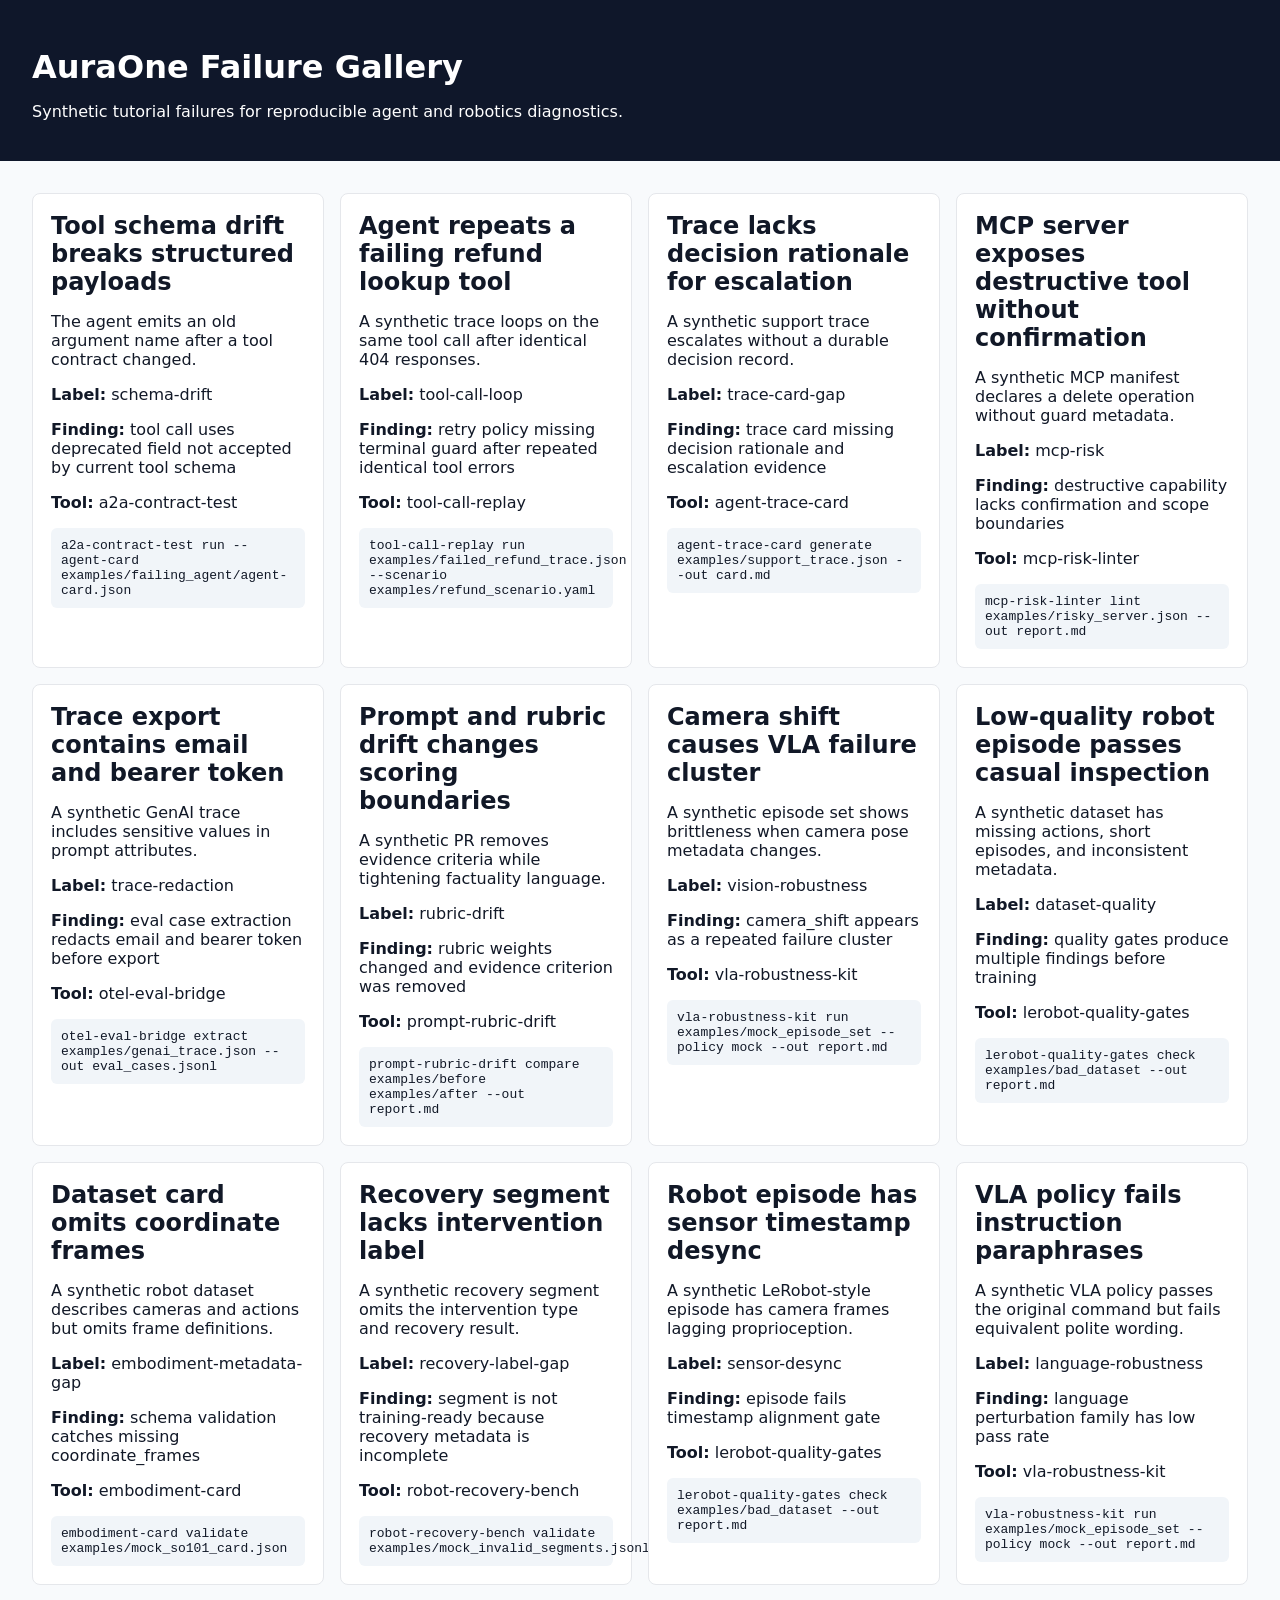
==== site/index.html @ 8050aec0 "chore: initial open source release" ====
<!doctype html>
<html lang="en">
<head>
  <meta charset="utf-8">
  <meta name="viewport" content="width=device-width, initial-scale=1">
  <title>AuraOne Failure Gallery</title>
  <style>
    body { font-family: Inter, system-ui, sans-serif; margin: 0; color: #111827; background: #f8fafc; }
    header { padding: 48px 32px 24px; background: #0f172a; color: white; }
    main { display: grid; gap: 16px; grid-template-columns: repeat(auto-fit, minmax(280px, 1fr)); padding: 32px; }
    article { background: white; border: 1px solid #e5e7eb; border-radius: 8px; padding: 18px; }
    h1, h2 { margin: 0 0 12px; }
    code { display: block; white-space: normal; background: #f1f5f9; padding: 10px; border-radius: 6px; }
  </style>
</head>
<body>
  <header>
    <h1>AuraOne Failure Gallery</h1>
    <p>Synthetic tutorial failures for reproducible agent and robotics diagnostics.</p>
  </header>
  <main>
<article><h2>Tool schema drift breaks structured payloads</h2><p>The agent emits an old argument name after a tool contract changed.</p><p><strong>Label:</strong> schema-drift</p><p><strong>Finding:</strong> tool call uses deprecated field not accepted by current tool schema</p><p><strong>Tool:</strong> a2a-contract-test</p><code>a2a-contract-test run --agent-card examples/failing_agent/agent-card.json</code></article>
<article><h2>Agent repeats a failing refund lookup tool</h2><p>A synthetic trace loops on the same tool call after identical 404 responses.</p><p><strong>Label:</strong> tool-call-loop</p><p><strong>Finding:</strong> retry policy missing terminal guard after repeated identical tool errors</p><p><strong>Tool:</strong> tool-call-replay</p><code>tool-call-replay run examples/failed_refund_trace.json --scenario examples/refund_scenario.yaml</code></article>
<article><h2>Trace lacks decision rationale for escalation</h2><p>A synthetic support trace escalates without a durable decision record.</p><p><strong>Label:</strong> trace-card-gap</p><p><strong>Finding:</strong> trace card missing decision rationale and escalation evidence</p><p><strong>Tool:</strong> agent-trace-card</p><code>agent-trace-card generate examples/support_trace.json --out card.md</code></article>
<article><h2>MCP server exposes destructive tool without confirmation</h2><p>A synthetic MCP manifest declares a delete operation without guard metadata.</p><p><strong>Label:</strong> mcp-risk</p><p><strong>Finding:</strong> destructive capability lacks confirmation and scope boundaries</p><p><strong>Tool:</strong> mcp-risk-linter</p><code>mcp-risk-linter lint examples/risky_server.json --out report.md</code></article>
<article><h2>Trace export contains email and bearer token</h2><p>A synthetic GenAI trace includes sensitive values in prompt attributes.</p><p><strong>Label:</strong> trace-redaction</p><p><strong>Finding:</strong> eval case extraction redacts email and bearer token before export</p><p><strong>Tool:</strong> otel-eval-bridge</p><code>otel-eval-bridge extract examples/genai_trace.json --out eval_cases.jsonl</code></article>
<article><h2>Prompt and rubric drift changes scoring boundaries</h2><p>A synthetic PR removes evidence criteria while tightening factuality language.</p><p><strong>Label:</strong> rubric-drift</p><p><strong>Finding:</strong> rubric weights changed and evidence criterion was removed</p><p><strong>Tool:</strong> prompt-rubric-drift</p><code>prompt-rubric-drift compare examples/before examples/after --out report.md</code></article>
<article><h2>Camera shift causes VLA failure cluster</h2><p>A synthetic episode set shows brittleness when camera pose metadata changes.</p><p><strong>Label:</strong> vision-robustness</p><p><strong>Finding:</strong> camera_shift appears as a repeated failure cluster</p><p><strong>Tool:</strong> vla-robustness-kit</p><code>vla-robustness-kit run examples/mock_episode_set --policy mock --out report.md</code></article>
<article><h2>Low-quality robot episode passes casual inspection</h2><p>A synthetic dataset has missing actions, short episodes, and inconsistent metadata.</p><p><strong>Label:</strong> dataset-quality</p><p><strong>Finding:</strong> quality gates produce multiple findings before training</p><p><strong>Tool:</strong> lerobot-quality-gates</p><code>lerobot-quality-gates check examples/bad_dataset --out report.md</code></article>
<article><h2>Dataset card omits coordinate frames</h2><p>A synthetic robot dataset describes cameras and actions but omits frame definitions.</p><p><strong>Label:</strong> embodiment-metadata-gap</p><p><strong>Finding:</strong> schema validation catches missing coordinate_frames</p><p><strong>Tool:</strong> embodiment-card</p><code>embodiment-card validate examples/mock_so101_card.json</code></article>
<article><h2>Recovery segment lacks intervention label</h2><p>A synthetic recovery segment omits the intervention type and recovery result.</p><p><strong>Label:</strong> recovery-label-gap</p><p><strong>Finding:</strong> segment is not training-ready because recovery metadata is incomplete</p><p><strong>Tool:</strong> robot-recovery-bench</p><code>robot-recovery-bench validate examples/mock_invalid_segments.jsonl</code></article>
<article><h2>Robot episode has sensor timestamp desync</h2><p>A synthetic LeRobot-style episode has camera frames lagging proprioception.</p><p><strong>Label:</strong> sensor-desync</p><p><strong>Finding:</strong> episode fails timestamp alignment gate</p><p><strong>Tool:</strong> lerobot-quality-gates</p><code>lerobot-quality-gates check examples/bad_dataset --out report.md</code></article>
<article><h2>VLA policy fails instruction paraphrases</h2><p>A synthetic VLA policy passes the original command but fails equivalent polite wording.</p><p><strong>Label:</strong> language-robustness</p><p><strong>Finding:</strong> language perturbation family has low pass rate</p><p><strong>Tool:</strong> vla-robustness-kit</p><code>vla-robustness-kit run examples/mock_episode_set --policy mock --out report.md</code></article>
  </main>
</body>
</html>
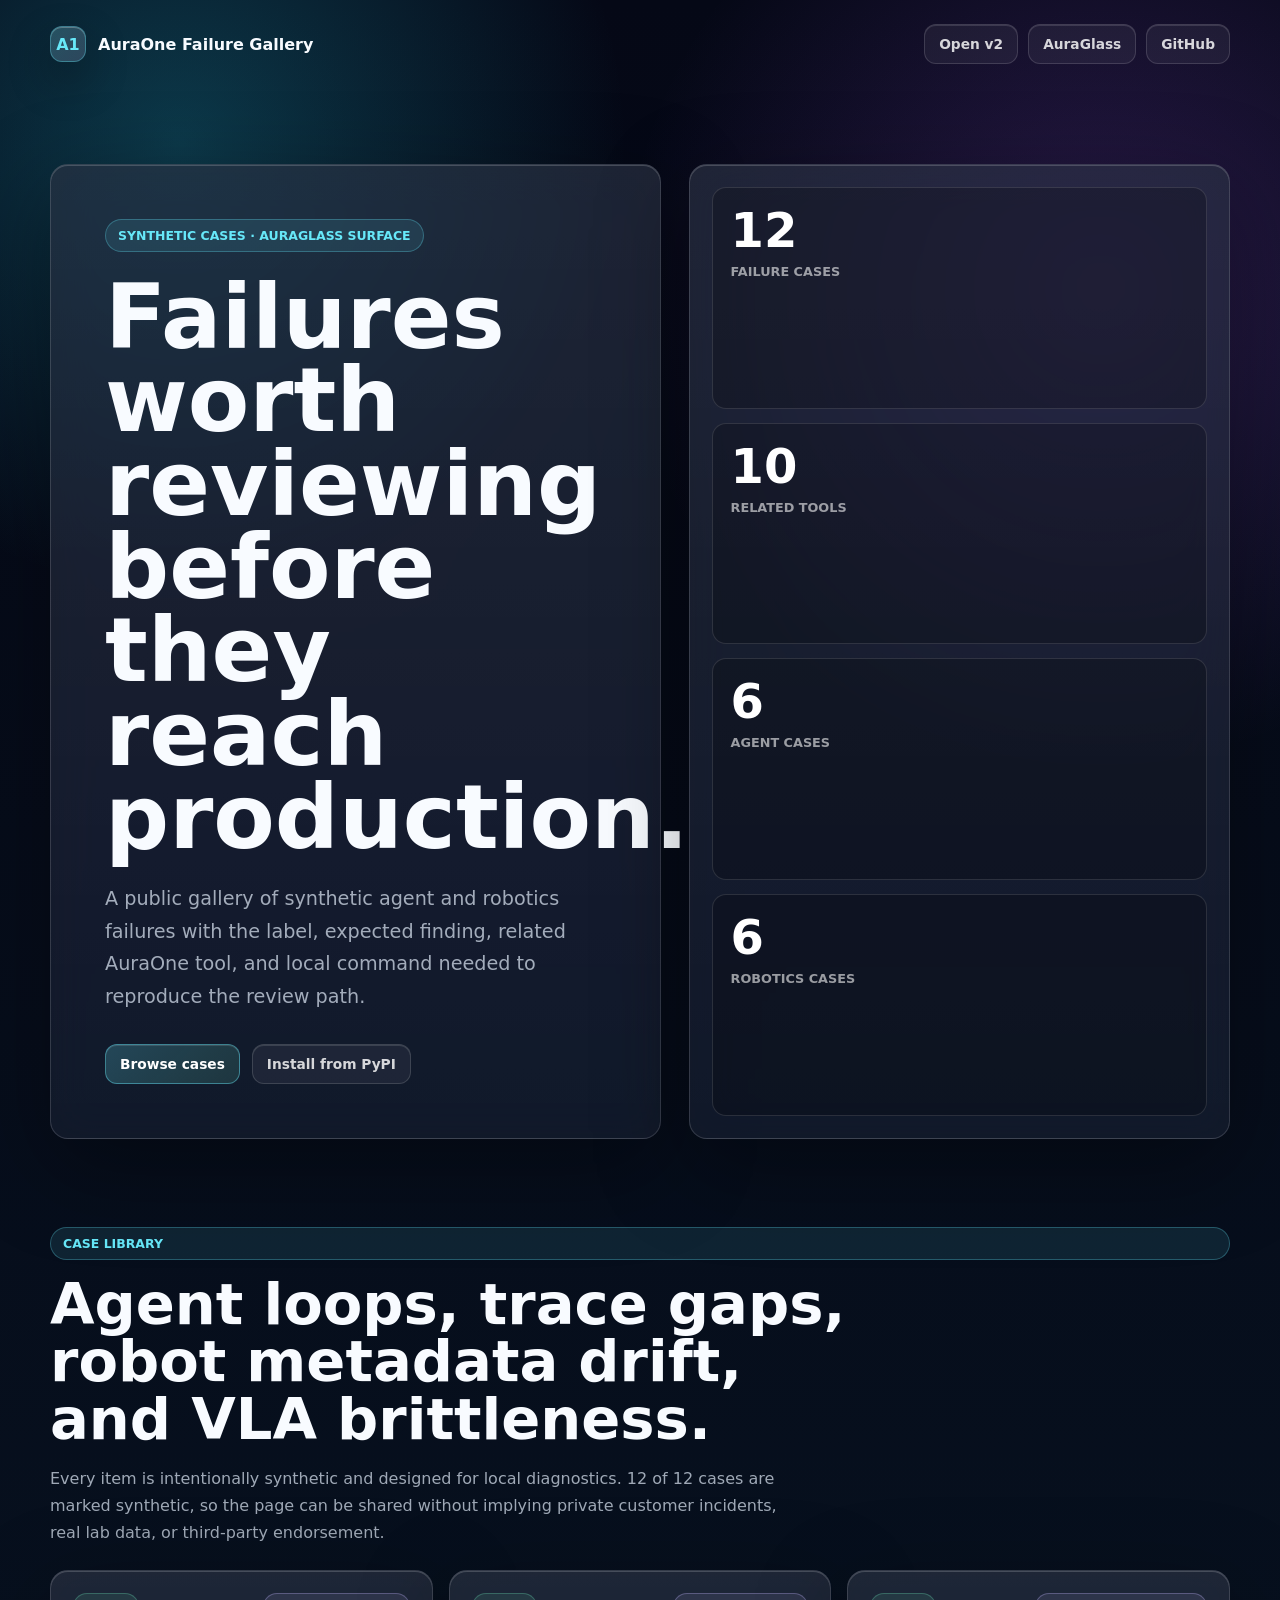
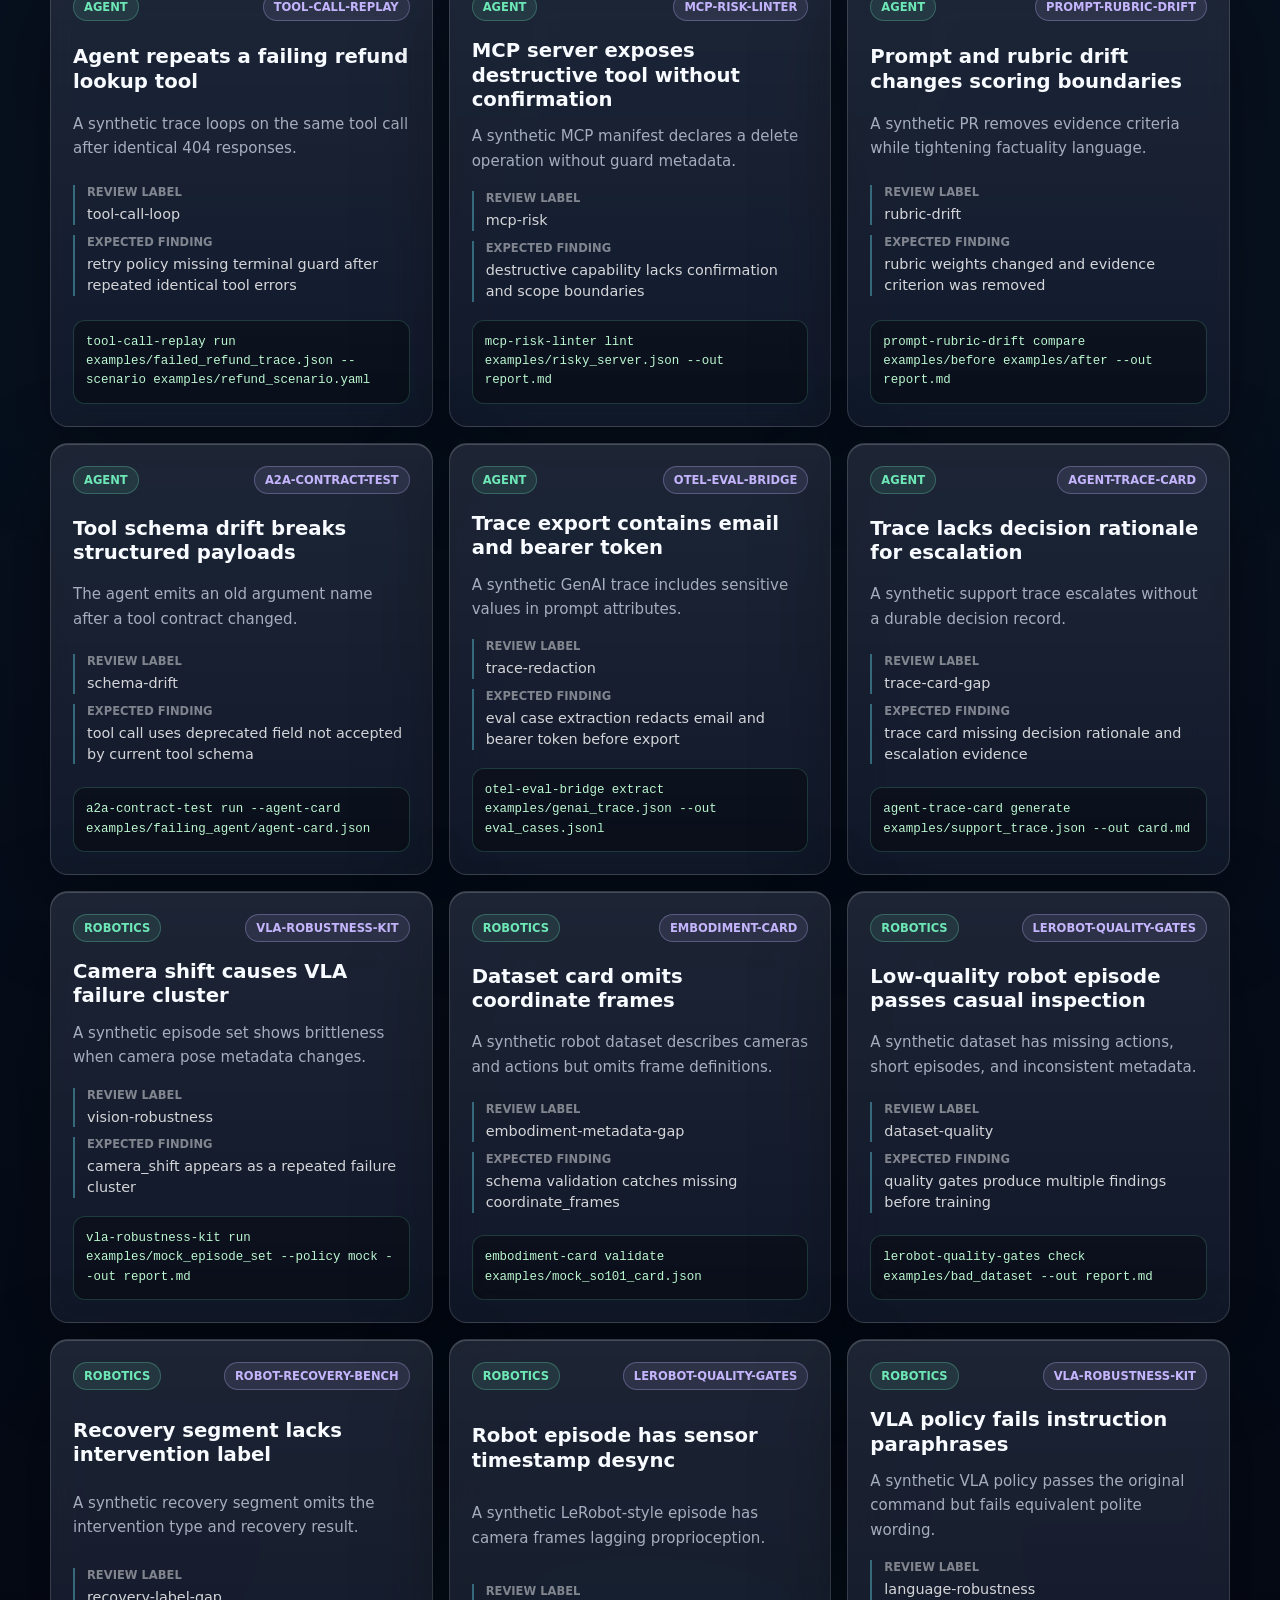
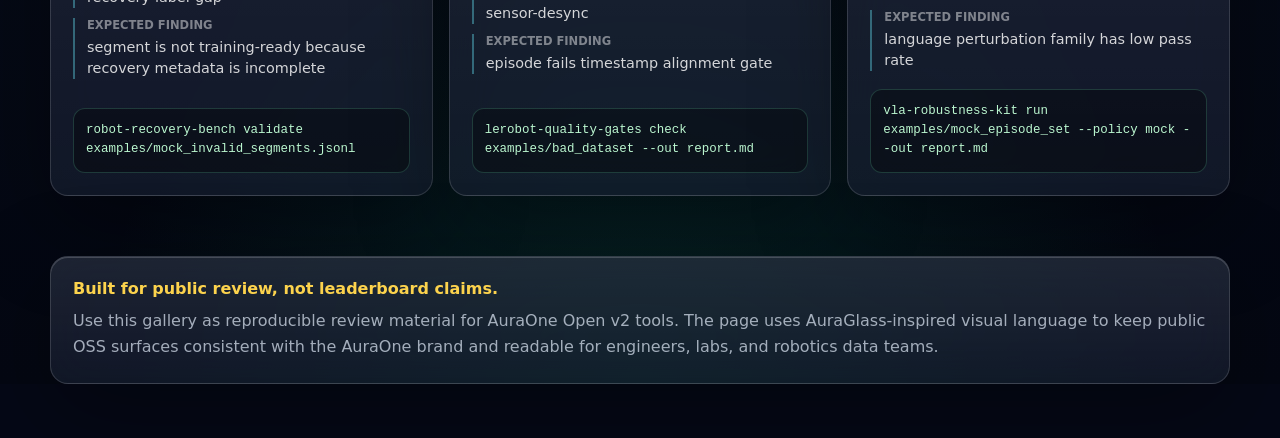
==== commit 442a5114: "feat: polish failure gallery pages" ====
--- a/site/index.html
+++ b/site/index.html
@@ -3,34 +3,481 @@
 <head>
   <meta charset="utf-8">
   <meta name="viewport" content="width=device-width, initial-scale=1">
+  <meta name="description" content="AuraOne Failure Gallery publishes synthetic agent and robotics failures with reproducible local commands.">
   <title>AuraOne Failure Gallery</title>
   <style>
-    body { font-family: Inter, system-ui, sans-serif; margin: 0; color: #111827; background: #f8fafc; }
-    header { padding: 48px 32px 24px; background: #0f172a; color: white; }
-    main { display: grid; gap: 16px; grid-template-columns: repeat(auto-fit, minmax(280px, 1fr)); padding: 32px; }
-    article { background: white; border: 1px solid #e5e7eb; border-radius: 8px; padding: 18px; }
-    h1, h2 { margin: 0 0 12px; }
-    code { display: block; white-space: normal; background: #f1f5f9; padding: 10px; border-radius: 6px; }
+    :root {
+      color-scheme: dark;
+      --bg: #050816;
+      --ink: #f8fbff;
+      --muted: rgba(232, 241, 255, 0.68);
+      --line: rgba(255, 255, 255, 0.14);
+      --panel: rgba(11, 18, 36, 0.68);
+      --panel-strong: rgba(7, 12, 26, 0.82);
+      --cyan: #67e8f9;
+      --mint: #6ee7b7;
+      --violet: #c4b5fd;
+      --amber: #fcd34d;
+      --radius: 18px;
+    }
+
+    * {
+      box-sizing: border-box;
+    }
+
+    html {
+      min-height: 100%;
+      background: var(--bg);
+    }
+
+    body {
+      min-height: 100%;
+      margin: 0;
+      color: var(--ink);
+      background:
+        radial-gradient(circle at 14% 4%, rgba(34, 211, 238, 0.24), transparent 28rem),
+        radial-gradient(circle at 86% 8%, rgba(168, 85, 247, 0.22), transparent 30rem),
+        radial-gradient(circle at 50% 100%, rgba(16, 185, 129, 0.16), transparent 34rem),
+        linear-gradient(180deg, #050816 0%, #07111f 52%, #040712 100%);
+      font-family: Inter, ui-sans-serif, system-ui, -apple-system, BlinkMacSystemFont, "Segoe UI", sans-serif;
+      letter-spacing: 0;
+    }
+
+    body::before {
+      position: fixed;
+      inset: 0;
+      z-index: -1;
+      pointer-events: none;
+      content: "";
+      opacity: 0.34;
+      background-image:
+        linear-gradient(rgba(255, 255, 255, 0.04) 1px, transparent 1px),
+        linear-gradient(90deg, rgba(255, 255, 255, 0.04) 1px, transparent 1px);
+      background-size: 56px 56px;
+      mask-image: linear-gradient(180deg, black, transparent 78%);
+    }
+
+    a {
+      color: inherit;
+      text-decoration: none;
+    }
+
+    .shell {
+      width: min(1180px, calc(100% - 32px));
+      margin: 0 auto;
+    }
+
+    .nav {
+      display: flex;
+      align-items: center;
+      justify-content: space-between;
+      gap: 20px;
+      padding: 24px 0;
+    }
+
+    .brand {
+      display: inline-flex;
+      align-items: center;
+      gap: 12px;
+      font-weight: 760;
+    }
+
+    .brand-mark {
+      display: inline-grid;
+      width: 36px;
+      height: 36px;
+      place-items: center;
+      border: 1px solid rgba(103, 232, 249, 0.32);
+      border-radius: 12px;
+      background:
+        linear-gradient(135deg, rgba(103, 232, 249, 0.18), rgba(196, 181, 253, 0.12)),
+        rgba(255, 255, 255, 0.06);
+      box-shadow: inset 0 1px 0 rgba(255, 255, 255, 0.25), 0 18px 44px rgba(0, 0, 0, 0.32);
+      color: var(--cyan);
+    }
+
+    .nav-links {
+      display: flex;
+      flex-wrap: wrap;
+      justify-content: flex-end;
+      gap: 10px;
+    }
+
+    .nav-links a,
+    .button {
+      display: inline-flex;
+      align-items: center;
+      justify-content: center;
+      min-height: 40px;
+      border: 1px solid var(--line);
+      border-radius: 12px;
+      padding: 0 14px;
+      background: rgba(255, 255, 255, 0.055);
+      color: rgba(255, 255, 255, 0.82);
+      font-size: 0.86rem;
+      font-weight: 660;
+      box-shadow: inset 0 1px 0 rgba(255, 255, 255, 0.13);
+    }
+
+    .nav-links a:hover,
+    .button:hover {
+      border-color: rgba(103, 232, 249, 0.45);
+      background: rgba(103, 232, 249, 0.11);
+      color: white;
+    }
+
+    .hero {
+      padding: 76px 0 52px;
+    }
+
+    .hero-grid {
+      display: grid;
+      grid-template-columns: minmax(0, 1.06fr) minmax(280px, 0.94fr);
+      gap: 28px;
+      align-items: stretch;
+    }
+
+    .hero-copy,
+    .glass-panel,
+    .case-card {
+      border: 1px solid var(--line);
+      border-radius: var(--radius);
+      background:
+        linear-gradient(180deg, rgba(255, 255, 255, 0.09), rgba(255, 255, 255, 0.035)),
+        var(--panel);
+      box-shadow:
+        inset 0 1px 0 rgba(255, 255, 255, 0.18),
+        0 28px 92px rgba(0, 0, 0, 0.34);
+      backdrop-filter: blur(22px) saturate(150%);
+    }
+
+    .hero-copy {
+      padding: clamp(28px, 5vw, 54px);
+    }
+
+    .eyebrow {
+      display: inline-flex;
+      align-items: center;
+      gap: 8px;
+      border: 1px solid rgba(103, 232, 249, 0.28);
+      border-radius: 999px;
+      padding: 8px 12px;
+      background: rgba(103, 232, 249, 0.10);
+      color: var(--cyan);
+      font-size: 0.78rem;
+      font-weight: 800;
+      text-transform: uppercase;
+    }
+
+    h1,
+    h2,
+    p {
+      margin: 0;
+    }
+
+    h1 {
+      max-width: 850px;
+      margin-top: 24px;
+      font-size: clamp(3rem, 7vw, 6.5rem);
+      line-height: 0.93;
+      letter-spacing: 0;
+    }
+
+    .lead {
+      max-width: 690px;
+      margin-top: 24px;
+      color: var(--muted);
+      font-size: clamp(1rem, 2vw, 1.2rem);
+      line-height: 1.7;
+    }
+
+    .hero-actions {
+      display: flex;
+      flex-wrap: wrap;
+      gap: 12px;
+      margin-top: 30px;
+    }
+
+    .button.primary {
+      border-color: rgba(103, 232, 249, 0.42);
+      background: linear-gradient(135deg, rgba(103, 232, 249, 0.22), rgba(110, 231, 183, 0.14));
+      color: white;
+    }
+
+    .stats-panel {
+      display: grid;
+      gap: 14px;
+      padding: 22px;
+    }
+
+    .metric {
+      min-height: 104px;
+      border: 1px solid rgba(255, 255, 255, 0.12);
+      border-radius: 14px;
+      padding: 18px;
+      background: rgba(0, 0, 0, 0.22);
+    }
+
+    .metric-value {
+      display: block;
+      color: white;
+      font-size: clamp(2rem, 4vw, 3rem);
+      font-weight: 780;
+      line-height: 1;
+    }
+
+    .metric-label {
+      display: block;
+      margin-top: 10px;
+      color: rgba(255, 255, 255, 0.58);
+      font-size: 0.8rem;
+      font-weight: 720;
+      text-transform: uppercase;
+    }
+
+    .section-head {
+      display: grid;
+      gap: 16px;
+      margin: 36px 0 24px;
+    }
+
+    .section-head h2 {
+      max-width: 820px;
+      font-size: clamp(2rem, 4.5vw, 3.8rem);
+      line-height: 1;
+      letter-spacing: 0;
+    }
+
+    .section-head p {
+      max-width: 760px;
+      color: var(--muted);
+      line-height: 1.7;
+    }
+
+    .case-grid {
+      display: grid;
+      grid-template-columns: repeat(3, minmax(0, 1fr));
+      gap: 16px;
+      padding-bottom: 60px;
+    }
+
+    .case-card {
+      display: flex;
+      min-height: 390px;
+      flex-direction: column;
+      justify-content: space-between;
+      padding: 22px;
+    }
+
+    .case-topline {
+      display: flex;
+      flex-wrap: wrap;
+      align-items: center;
+      justify-content: space-between;
+      gap: 10px;
+      margin-bottom: 18px;
+    }
+
+    .case-domain,
+    .case-tool {
+      display: inline-flex;
+      align-items: center;
+      min-height: 28px;
+      border-radius: 999px;
+      padding: 0 10px;
+      font-size: 0.72rem;
+      font-weight: 800;
+      text-transform: uppercase;
+    }
+
+    .case-domain {
+      border: 1px solid rgba(110, 231, 183, 0.28);
+      background: rgba(110, 231, 183, 0.10);
+      color: var(--mint);
+    }
+
+    .case-tool {
+      border: 1px solid rgba(196, 181, 253, 0.30);
+      background: rgba(196, 181, 253, 0.10);
+      color: var(--violet);
+    }
+
+    .case-card h2 {
+      font-size: 1.23rem;
+      line-height: 1.24;
+      letter-spacing: 0;
+    }
+
+    .case-description {
+      margin-top: 12px;
+      color: var(--muted);
+      font-size: 0.94rem;
+      line-height: 1.62;
+    }
+
+    .case-facts {
+      display: grid;
+      gap: 10px;
+      margin: 18px 0;
+    }
+
+    .case-facts div {
+      border-left: 2px solid rgba(103, 232, 249, 0.38);
+      padding-left: 12px;
+    }
+
+    dt {
+      color: rgba(255, 255, 255, 0.46);
+      font-size: 0.72rem;
+      font-weight: 760;
+      text-transform: uppercase;
+    }
+
+    dd {
+      margin: 5px 0 0;
+      color: rgba(255, 255, 255, 0.82);
+      font-size: 0.9rem;
+      line-height: 1.45;
+    }
+
+    code {
+      display: block;
+      overflow-x: auto;
+      border: 1px solid rgba(110, 231, 183, 0.20);
+      border-radius: 12px;
+      padding: 12px;
+      background: rgba(0, 0, 0, 0.34);
+      color: #bbf7d0;
+      font-family: "SFMono-Regular", Consolas, "Liberation Mono", monospace;
+      font-size: 0.78rem;
+      line-height: 1.55;
+      white-space: pre-wrap;
+    }
+
+    .note {
+      display: grid;
+      gap: 10px;
+      margin: 0 0 54px;
+      padding: 22px;
+    }
+
+    .note strong {
+      color: var(--amber);
+    }
+
+    .note p {
+      color: var(--muted);
+      line-height: 1.65;
+    }
+
+    @media (max-width: 920px) {
+      .hero-grid,
+      .case-grid {
+        grid-template-columns: 1fr;
+      }
+
+      .hero {
+        padding-top: 42px;
+      }
+    }
+
+    @media (max-width: 640px) {
+      .shell {
+        width: min(100% - 24px, 1180px);
+      }
+
+      .nav {
+        align-items: flex-start;
+        flex-direction: column;
+      }
+
+      .nav-links {
+        justify-content: flex-start;
+      }
+
+      .hero-copy,
+      .stats-panel,
+      .case-card,
+      .note {
+        border-radius: 14px;
+      }
+    }
   </style>
 </head>
 <body>
-  <header>
-    <h1>AuraOne Failure Gallery</h1>
-    <p>Synthetic tutorial failures for reproducible agent and robotics diagnostics.</p>
+  <nav class="shell nav" aria-label="Primary">
+    <a class="brand" href="https://www.auraone.ai/open">
+      <span class="brand-mark" aria-hidden="true">A1</span>
+      <span>AuraOne Failure Gallery</span>
+    </a>
+    <div class="nav-links">
+      <a href="https://www.auraone.ai/open/v2">Open v2</a>
+      <a href="https://auraglass.auraone.ai/">AuraGlass</a>
+      <a href="https://github.com/auraoneai/failure-gallery">GitHub</a>
+    </div>
+  </nav>
+
+  <header class="shell hero">
+    <div class="hero-grid">
+      <section class="hero-copy">
+        <span class="eyebrow">Synthetic cases · AuraGlass surface</span>
+        <h1>Failures worth reviewing before they reach production.</h1>
+        <p class="lead">
+          A public gallery of synthetic agent and robotics failures with the label,
+          expected finding, related AuraOne tool, and local command needed to
+          reproduce the review path.
+        </p>
+        <div class="hero-actions">
+          <a class="button primary" href="#cases">Browse cases</a>
+          <a class="button" href="https://pypi.org/project/failure-gallery/">Install from PyPI</a>
+        </div>
+      </section>
+
+      <aside class="glass-panel stats-panel" aria-label="Gallery summary">
+<div class="metric"><span class="metric-value">12</span><span class="metric-label">failure cases</span></div>
+<div class="metric"><span class="metric-value">10</span><span class="metric-label">related tools</span></div>
+<div class="metric"><span class="metric-value">6</span><span class="metric-label">agent cases</span></div>
+<div class="metric"><span class="metric-value">6</span><span class="metric-label">robotics cases</span></div>
+      </aside>
+    </div>
   </header>
-  <main>
-<article><h2>Tool schema drift breaks structured payloads</h2><p>The agent emits an old argument name after a tool contract changed.</p><p><strong>Label:</strong> schema-drift</p><p><strong>Finding:</strong> tool call uses deprecated field not accepted by current tool schema</p><p><strong>Tool:</strong> a2a-contract-test</p><code>a2a-contract-test run --agent-card examples/failing_agent/agent-card.json</code></article>
-<article><h2>Agent repeats a failing refund lookup tool</h2><p>A synthetic trace loops on the same tool call after identical 404 responses.</p><p><strong>Label:</strong> tool-call-loop</p><p><strong>Finding:</strong> retry policy missing terminal guard after repeated identical tool errors</p><p><strong>Tool:</strong> tool-call-replay</p><code>tool-call-replay run examples/failed_refund_trace.json --scenario examples/refund_scenario.yaml</code></article>
-<article><h2>Trace lacks decision rationale for escalation</h2><p>A synthetic support trace escalates without a durable decision record.</p><p><strong>Label:</strong> trace-card-gap</p><p><strong>Finding:</strong> trace card missing decision rationale and escalation evidence</p><p><strong>Tool:</strong> agent-trace-card</p><code>agent-trace-card generate examples/support_trace.json --out card.md</code></article>
-<article><h2>MCP server exposes destructive tool without confirmation</h2><p>A synthetic MCP manifest declares a delete operation without guard metadata.</p><p><strong>Label:</strong> mcp-risk</p><p><strong>Finding:</strong> destructive capability lacks confirmation and scope boundaries</p><p><strong>Tool:</strong> mcp-risk-linter</p><code>mcp-risk-linter lint examples/risky_server.json --out report.md</code></article>
-<article><h2>Trace export contains email and bearer token</h2><p>A synthetic GenAI trace includes sensitive values in prompt attributes.</p><p><strong>Label:</strong> trace-redaction</p><p><strong>Finding:</strong> eval case extraction redacts email and bearer token before export</p><p><strong>Tool:</strong> otel-eval-bridge</p><code>otel-eval-bridge extract examples/genai_trace.json --out eval_cases.jsonl</code></article>
-<article><h2>Prompt and rubric drift changes scoring boundaries</h2><p>A synthetic PR removes evidence criteria while tightening factuality language.</p><p><strong>Label:</strong> rubric-drift</p><p><strong>Finding:</strong> rubric weights changed and evidence criterion was removed</p><p><strong>Tool:</strong> prompt-rubric-drift</p><code>prompt-rubric-drift compare examples/before examples/after --out report.md</code></article>
-<article><h2>Camera shift causes VLA failure cluster</h2><p>A synthetic episode set shows brittleness when camera pose metadata changes.</p><p><strong>Label:</strong> vision-robustness</p><p><strong>Finding:</strong> camera_shift appears as a repeated failure cluster</p><p><strong>Tool:</strong> vla-robustness-kit</p><code>vla-robustness-kit run examples/mock_episode_set --policy mock --out report.md</code></article>
-<article><h2>Low-quality robot episode passes casual inspection</h2><p>A synthetic dataset has missing actions, short episodes, and inconsistent metadata.</p><p><strong>Label:</strong> dataset-quality</p><p><strong>Finding:</strong> quality gates produce multiple findings before training</p><p><strong>Tool:</strong> lerobot-quality-gates</p><code>lerobot-quality-gates check examples/bad_dataset --out report.md</code></article>
-<article><h2>Dataset card omits coordinate frames</h2><p>A synthetic robot dataset describes cameras and actions but omits frame definitions.</p><p><strong>Label:</strong> embodiment-metadata-gap</p><p><strong>Finding:</strong> schema validation catches missing coordinate_frames</p><p><strong>Tool:</strong> embodiment-card</p><code>embodiment-card validate examples/mock_so101_card.json</code></article>
-<article><h2>Recovery segment lacks intervention label</h2><p>A synthetic recovery segment omits the intervention type and recovery result.</p><p><strong>Label:</strong> recovery-label-gap</p><p><strong>Finding:</strong> segment is not training-ready because recovery metadata is incomplete</p><p><strong>Tool:</strong> robot-recovery-bench</p><code>robot-recovery-bench validate examples/mock_invalid_segments.jsonl</code></article>
-<article><h2>Robot episode has sensor timestamp desync</h2><p>A synthetic LeRobot-style episode has camera frames lagging proprioception.</p><p><strong>Label:</strong> sensor-desync</p><p><strong>Finding:</strong> episode fails timestamp alignment gate</p><p><strong>Tool:</strong> lerobot-quality-gates</p><code>lerobot-quality-gates check examples/bad_dataset --out report.md</code></article>
-<article><h2>VLA policy fails instruction paraphrases</h2><p>A synthetic VLA policy passes the original command but fails equivalent polite wording.</p><p><strong>Label:</strong> language-robustness</p><p><strong>Finding:</strong> language perturbation family has low pass rate</p><p><strong>Tool:</strong> vla-robustness-kit</p><code>vla-robustness-kit run examples/mock_episode_set --policy mock --out report.md</code></article>
+
+  <main class="shell">
+    <section class="section-head" id="cases">
+      <span class="eyebrow">Case library</span>
+      <h2>Agent loops, trace gaps, robot metadata drift, and VLA brittleness.</h2>
+      <p>
+        Every item is intentionally synthetic and designed for local diagnostics.
+        12 of 12 cases are marked synthetic, so
+        the page can be shared without implying private customer incidents,
+        real lab data, or third-party endorsement.
+      </p>
+    </section>
+
+    <section class="case-grid" aria-label="Failure cases">
+<article class="case-card"><div class="case-topline"><span class="case-domain">agent</span><span class="case-tool">tool-call-replay</span></div><h2>Agent repeats a failing refund lookup tool</h2><p class="case-description">A synthetic trace loops on the same tool call after identical 404 responses.</p><dl class="case-facts"><div><dt>Review label</dt><dd>tool-call-loop</dd></div><div><dt>Expected finding</dt><dd>retry policy missing terminal guard after repeated identical tool errors</dd></div></dl><code>tool-call-replay run examples/failed_refund_trace.json --scenario examples/refund_scenario.yaml</code></article>
+<article class="case-card"><div class="case-topline"><span class="case-domain">agent</span><span class="case-tool">mcp-risk-linter</span></div><h2>MCP server exposes destructive tool without confirmation</h2><p class="case-description">A synthetic MCP manifest declares a delete operation without guard metadata.</p><dl class="case-facts"><div><dt>Review label</dt><dd>mcp-risk</dd></div><div><dt>Expected finding</dt><dd>destructive capability lacks confirmation and scope boundaries</dd></div></dl><code>mcp-risk-linter lint examples/risky_server.json --out report.md</code></article>
+<article class="case-card"><div class="case-topline"><span class="case-domain">agent</span><span class="case-tool">prompt-rubric-drift</span></div><h2>Prompt and rubric drift changes scoring boundaries</h2><p class="case-description">A synthetic PR removes evidence criteria while tightening factuality language.</p><dl class="case-facts"><div><dt>Review label</dt><dd>rubric-drift</dd></div><div><dt>Expected finding</dt><dd>rubric weights changed and evidence criterion was removed</dd></div></dl><code>prompt-rubric-drift compare examples/before examples/after --out report.md</code></article>
+<article class="case-card"><div class="case-topline"><span class="case-domain">agent</span><span class="case-tool">a2a-contract-test</span></div><h2>Tool schema drift breaks structured payloads</h2><p class="case-description">The agent emits an old argument name after a tool contract changed.</p><dl class="case-facts"><div><dt>Review label</dt><dd>schema-drift</dd></div><div><dt>Expected finding</dt><dd>tool call uses deprecated field not accepted by current tool schema</dd></div></dl><code>a2a-contract-test run --agent-card examples/failing_agent/agent-card.json</code></article>
+<article class="case-card"><div class="case-topline"><span class="case-domain">agent</span><span class="case-tool">otel-eval-bridge</span></div><h2>Trace export contains email and bearer token</h2><p class="case-description">A synthetic GenAI trace includes sensitive values in prompt attributes.</p><dl class="case-facts"><div><dt>Review label</dt><dd>trace-redaction</dd></div><div><dt>Expected finding</dt><dd>eval case extraction redacts email and bearer token before export</dd></div></dl><code>otel-eval-bridge extract examples/genai_trace.json --out eval_cases.jsonl</code></article>
+<article class="case-card"><div class="case-topline"><span class="case-domain">agent</span><span class="case-tool">agent-trace-card</span></div><h2>Trace lacks decision rationale for escalation</h2><p class="case-description">A synthetic support trace escalates without a durable decision record.</p><dl class="case-facts"><div><dt>Review label</dt><dd>trace-card-gap</dd></div><div><dt>Expected finding</dt><dd>trace card missing decision rationale and escalation evidence</dd></div></dl><code>agent-trace-card generate examples/support_trace.json --out card.md</code></article>
+<article class="case-card"><div class="case-topline"><span class="case-domain">robotics</span><span class="case-tool">vla-robustness-kit</span></div><h2>Camera shift causes VLA failure cluster</h2><p class="case-description">A synthetic episode set shows brittleness when camera pose metadata changes.</p><dl class="case-facts"><div><dt>Review label</dt><dd>vision-robustness</dd></div><div><dt>Expected finding</dt><dd>camera_shift appears as a repeated failure cluster</dd></div></dl><code>vla-robustness-kit run examples/mock_episode_set --policy mock --out report.md</code></article>
+<article class="case-card"><div class="case-topline"><span class="case-domain">robotics</span><span class="case-tool">embodiment-card</span></div><h2>Dataset card omits coordinate frames</h2><p class="case-description">A synthetic robot dataset describes cameras and actions but omits frame definitions.</p><dl class="case-facts"><div><dt>Review label</dt><dd>embodiment-metadata-gap</dd></div><div><dt>Expected finding</dt><dd>schema validation catches missing coordinate_frames</dd></div></dl><code>embodiment-card validate examples/mock_so101_card.json</code></article>
+<article class="case-card"><div class="case-topline"><span class="case-domain">robotics</span><span class="case-tool">lerobot-quality-gates</span></div><h2>Low-quality robot episode passes casual inspection</h2><p class="case-description">A synthetic dataset has missing actions, short episodes, and inconsistent metadata.</p><dl class="case-facts"><div><dt>Review label</dt><dd>dataset-quality</dd></div><div><dt>Expected finding</dt><dd>quality gates produce multiple findings before training</dd></div></dl><code>lerobot-quality-gates check examples/bad_dataset --out report.md</code></article>
+<article class="case-card"><div class="case-topline"><span class="case-domain">robotics</span><span class="case-tool">robot-recovery-bench</span></div><h2>Recovery segment lacks intervention label</h2><p class="case-description">A synthetic recovery segment omits the intervention type and recovery result.</p><dl class="case-facts"><div><dt>Review label</dt><dd>recovery-label-gap</dd></div><div><dt>Expected finding</dt><dd>segment is not training-ready because recovery metadata is incomplete</dd></div></dl><code>robot-recovery-bench validate examples/mock_invalid_segments.jsonl</code></article>
+<article class="case-card"><div class="case-topline"><span class="case-domain">robotics</span><span class="case-tool">lerobot-quality-gates</span></div><h2>Robot episode has sensor timestamp desync</h2><p class="case-description">A synthetic LeRobot-style episode has camera frames lagging proprioception.</p><dl class="case-facts"><div><dt>Review label</dt><dd>sensor-desync</dd></div><div><dt>Expected finding</dt><dd>episode fails timestamp alignment gate</dd></div></dl><code>lerobot-quality-gates check examples/bad_dataset --out report.md</code></article>
+<article class="case-card"><div class="case-topline"><span class="case-domain">robotics</span><span class="case-tool">vla-robustness-kit</span></div><h2>VLA policy fails instruction paraphrases</h2><p class="case-description">A synthetic VLA policy passes the original command but fails equivalent polite wording.</p><dl class="case-facts"><div><dt>Review label</dt><dd>language-robustness</dd></div><div><dt>Expected finding</dt><dd>language perturbation family has low pass rate</dd></div></dl><code>vla-robustness-kit run examples/mock_episode_set --policy mock --out report.md</code></article>
+    </section>
+
+    <section class="glass-panel note">
+      <strong>Built for public review, not leaderboard claims.</strong>
+      <p>
+        Use this gallery as reproducible review material for AuraOne Open v2
+        tools. The page uses AuraGlass-inspired visual language to keep public
+        OSS surfaces consistent with the AuraOne brand and readable for
+        engineers, labs, and robotics data teams.
+      </p>
+    </section>
   </main>
 </body>
 </html>
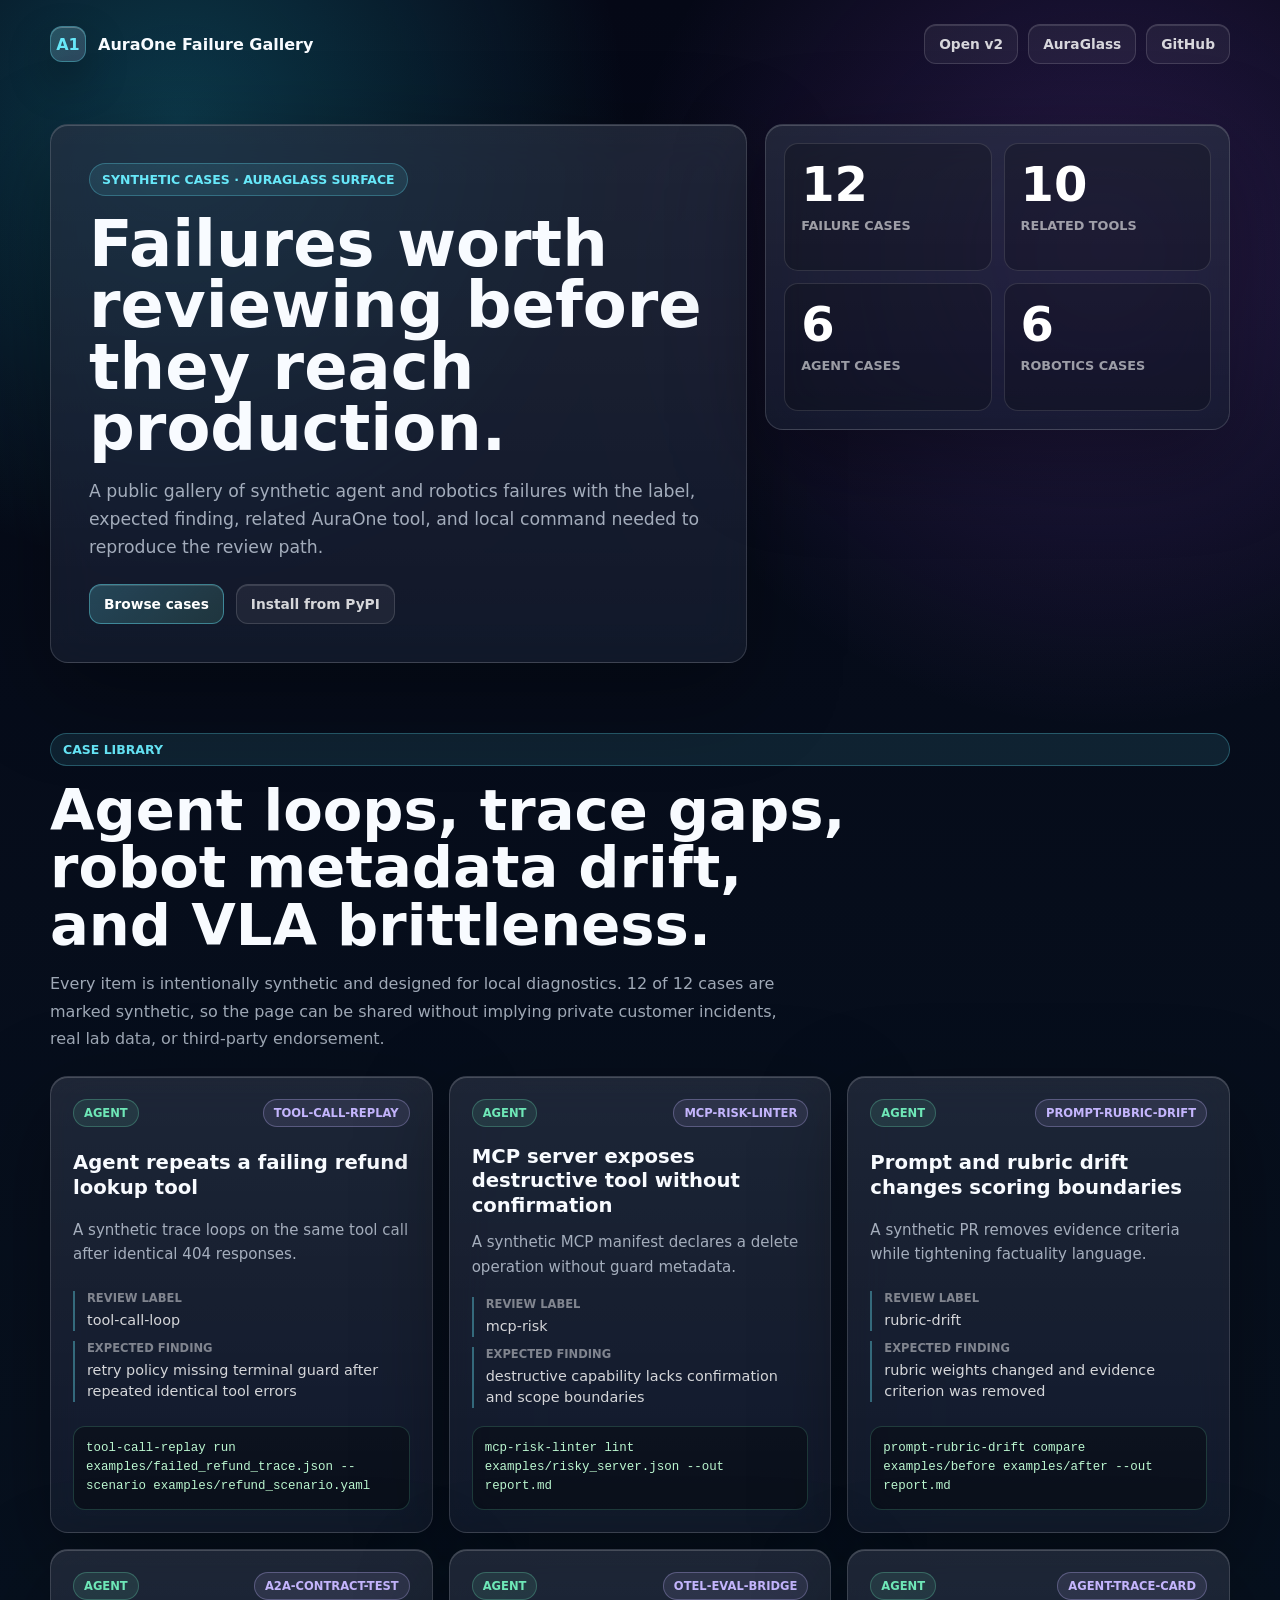
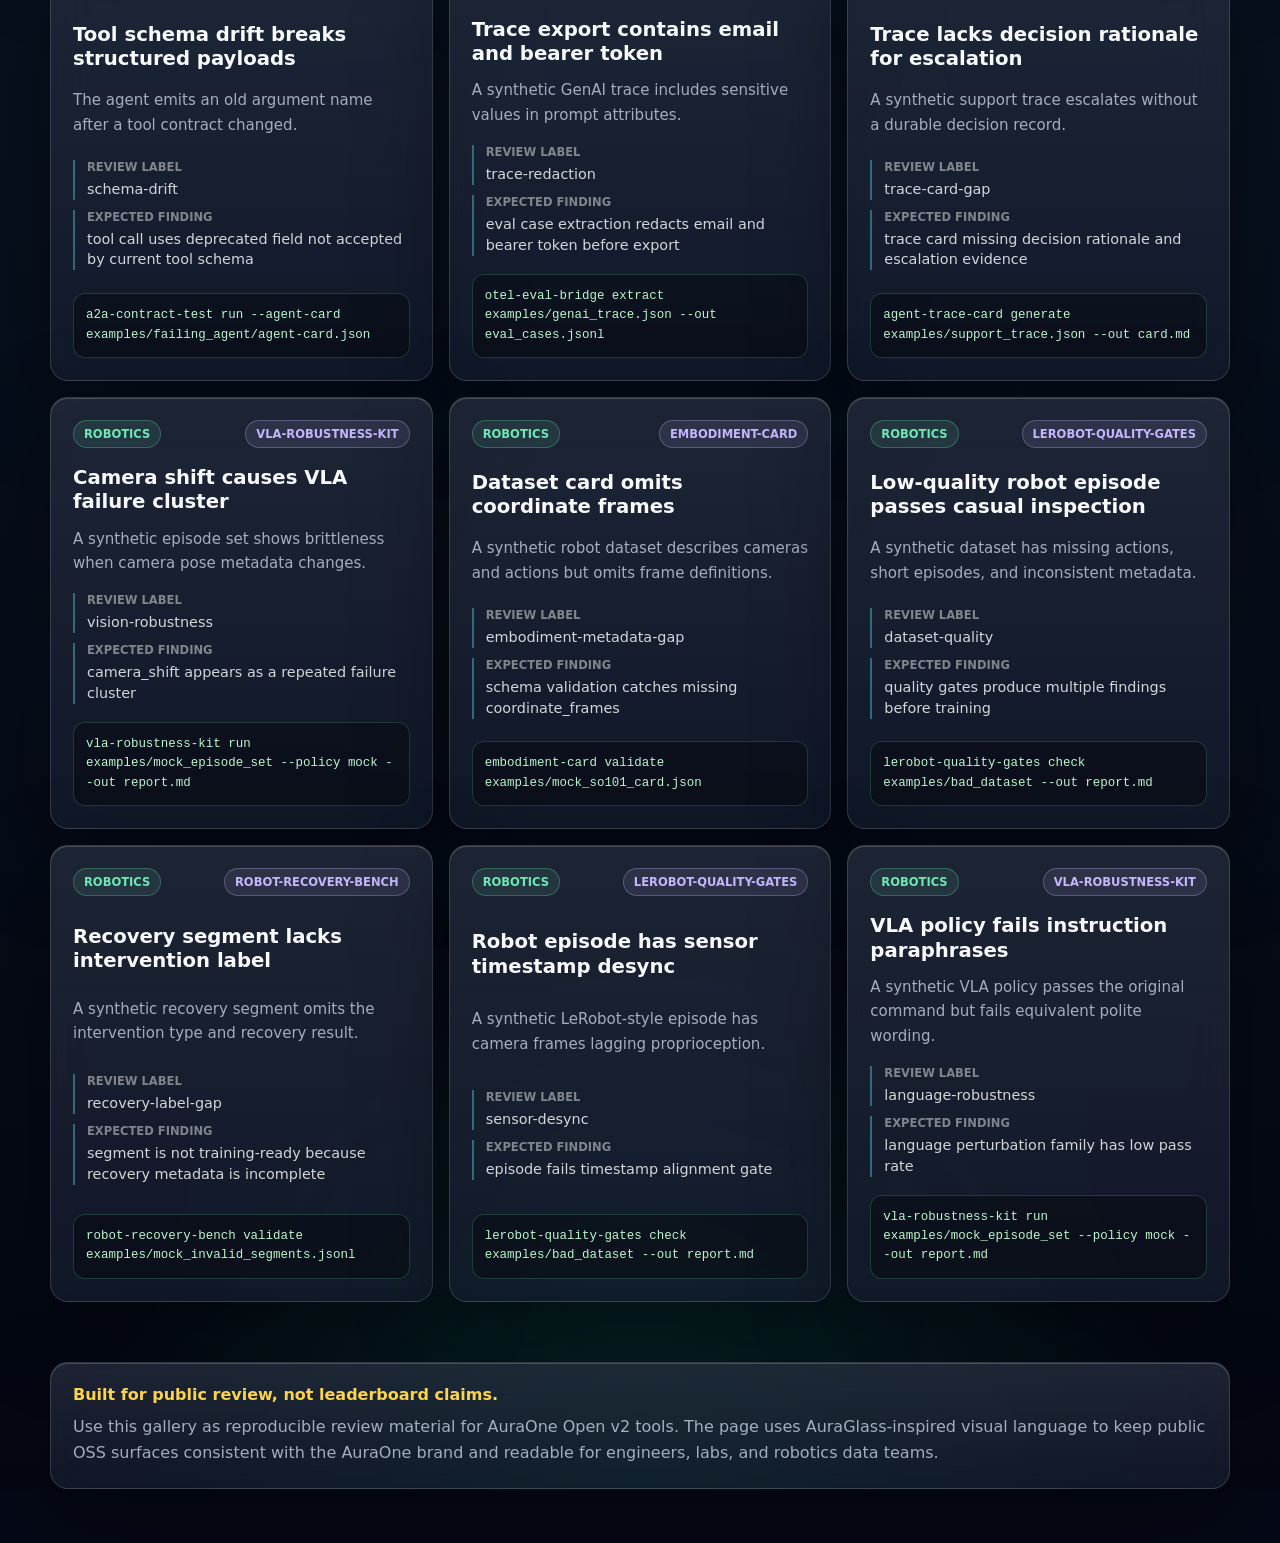
==== commit f2923ecd: "fix: tighten failure gallery hero" ====
--- a/site/index.html
+++ b/site/index.html
@@ -127,14 +127,14 @@
     }
 
     .hero {
-      padding: 76px 0 52px;
+      padding: 36px 0 34px;
     }
 
     .hero-grid {
       display: grid;
-      grid-template-columns: minmax(0, 1.06fr) minmax(280px, 0.94fr);
-      gap: 28px;
-      align-items: stretch;
+      grid-template-columns: minmax(0, 1.2fr) minmax(280px, 0.8fr);
+      gap: 18px;
+      align-items: start;
     }
 
     .hero-copy,
@@ -152,7 +152,7 @@
     }
 
     .hero-copy {
-      padding: clamp(28px, 5vw, 54px);
+      padding: clamp(24px, 4vw, 38px);
     }
 
     .eyebrow {
@@ -177,25 +177,26 @@
 
     h1 {
       max-width: 850px;
-      margin-top: 24px;
-      font-size: clamp(3rem, 7vw, 6.5rem);
-      line-height: 0.93;
+      max-width: 760px;
+      margin-top: 18px;
+      font-size: clamp(2.6rem, 5vw, 5rem);
+      line-height: 0.96;
       letter-spacing: 0;
     }
 
     .lead {
-      max-width: 690px;
-      margin-top: 24px;
+      max-width: 660px;
+      margin-top: 18px;
       color: var(--muted);
-      font-size: clamp(1rem, 2vw, 1.2rem);
-      line-height: 1.7;
+      font-size: clamp(0.98rem, 1.4vw, 1.08rem);
+      line-height: 1.62;
     }
 
     .hero-actions {
       display: flex;
       flex-wrap: wrap;
       gap: 12px;
-      margin-top: 30px;
+      margin-top: 22px;
     }
 
     .button.primary {
@@ -206,15 +207,16 @@
 
     .stats-panel {
       display: grid;
-      gap: 14px;
-      padding: 22px;
+      grid-template-columns: repeat(2, minmax(0, 1fr));
+      gap: 12px;
+      padding: 18px;
     }
 
     .metric {
-      min-height: 104px;
+      min-height: 128px;
       border: 1px solid rgba(255, 255, 255, 0.12);
       border-radius: 14px;
-      padding: 18px;
+      padding: 16px;
       background: rgba(0, 0, 0, 0.22);
     }
 
@@ -377,7 +379,7 @@
       }
 
       .hero {
-        padding-top: 42px;
+        padding-top: 32px;
       }
     }
 
@@ -393,6 +395,10 @@
 
       .nav-links {
         justify-content: flex-start;
+      }
+
+      .stats-panel {
+        grid-template-columns: 1fr;
       }
 
       .hero-copy,
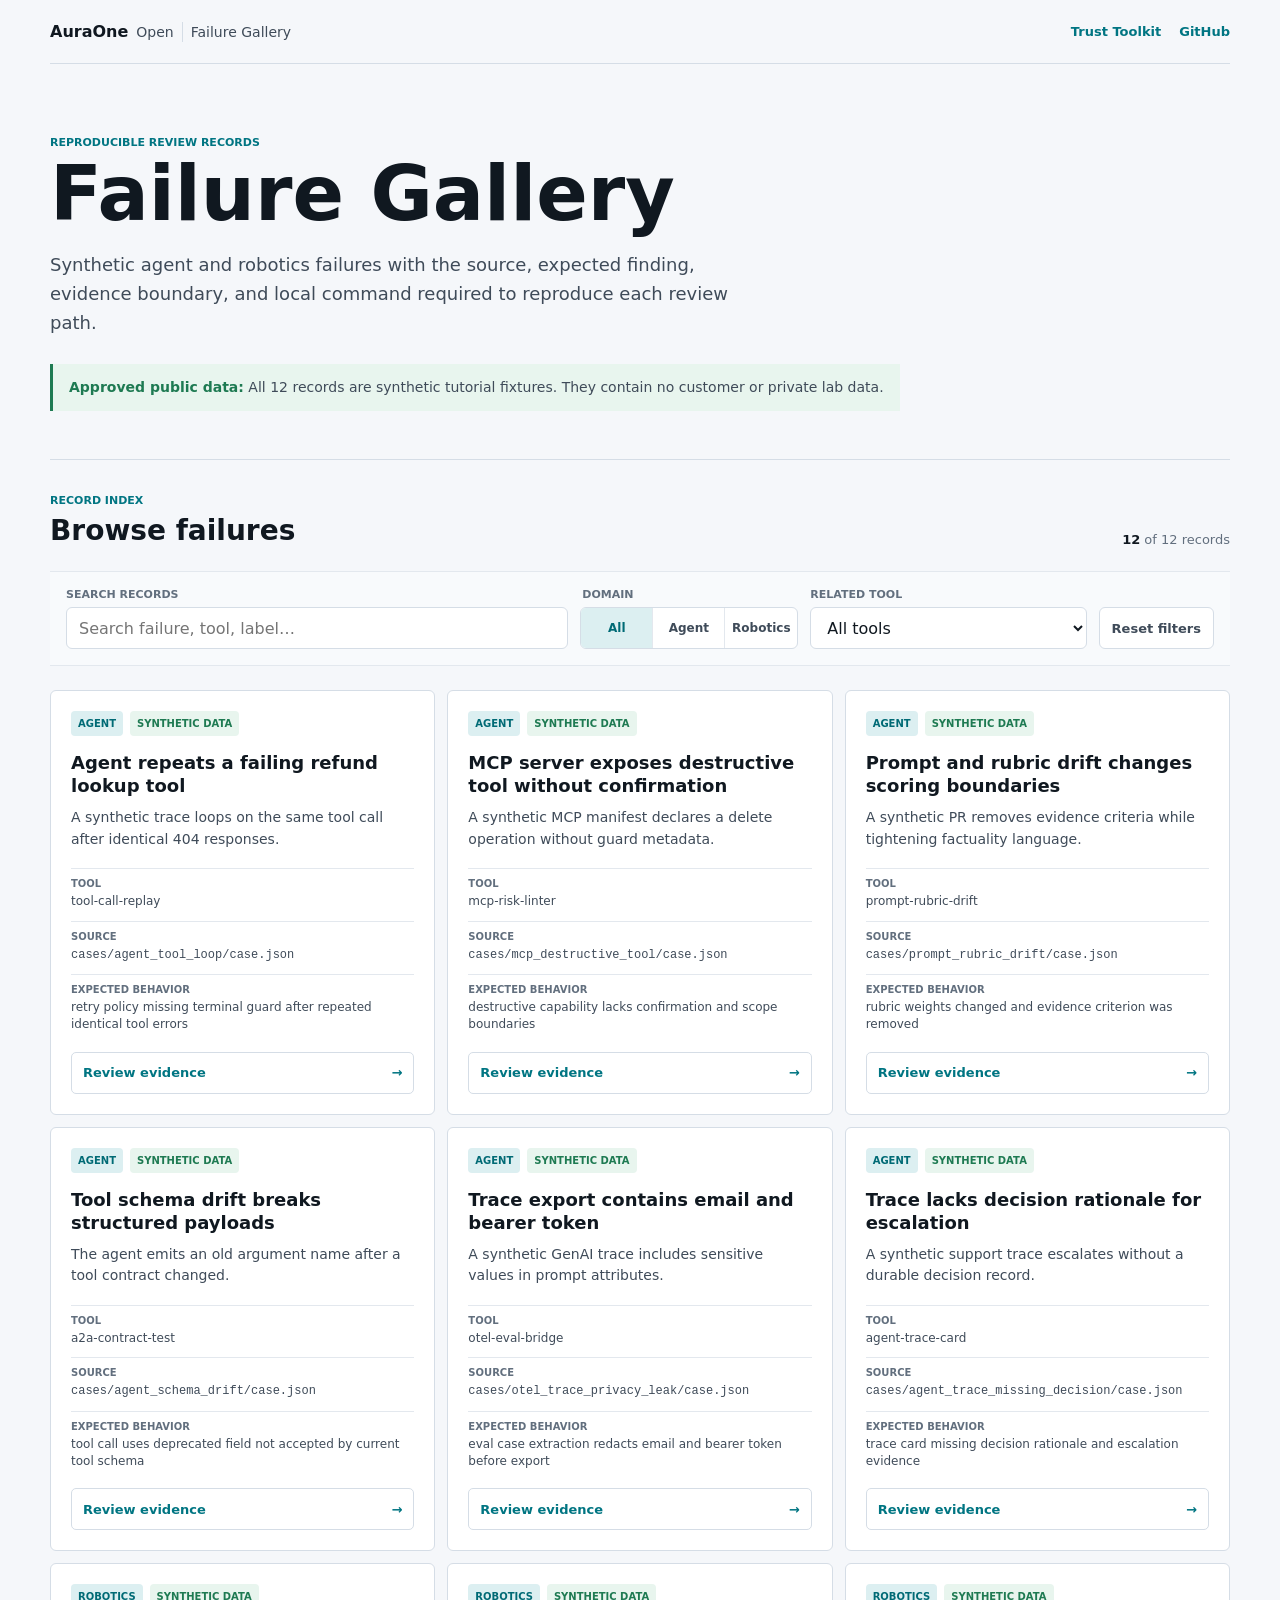
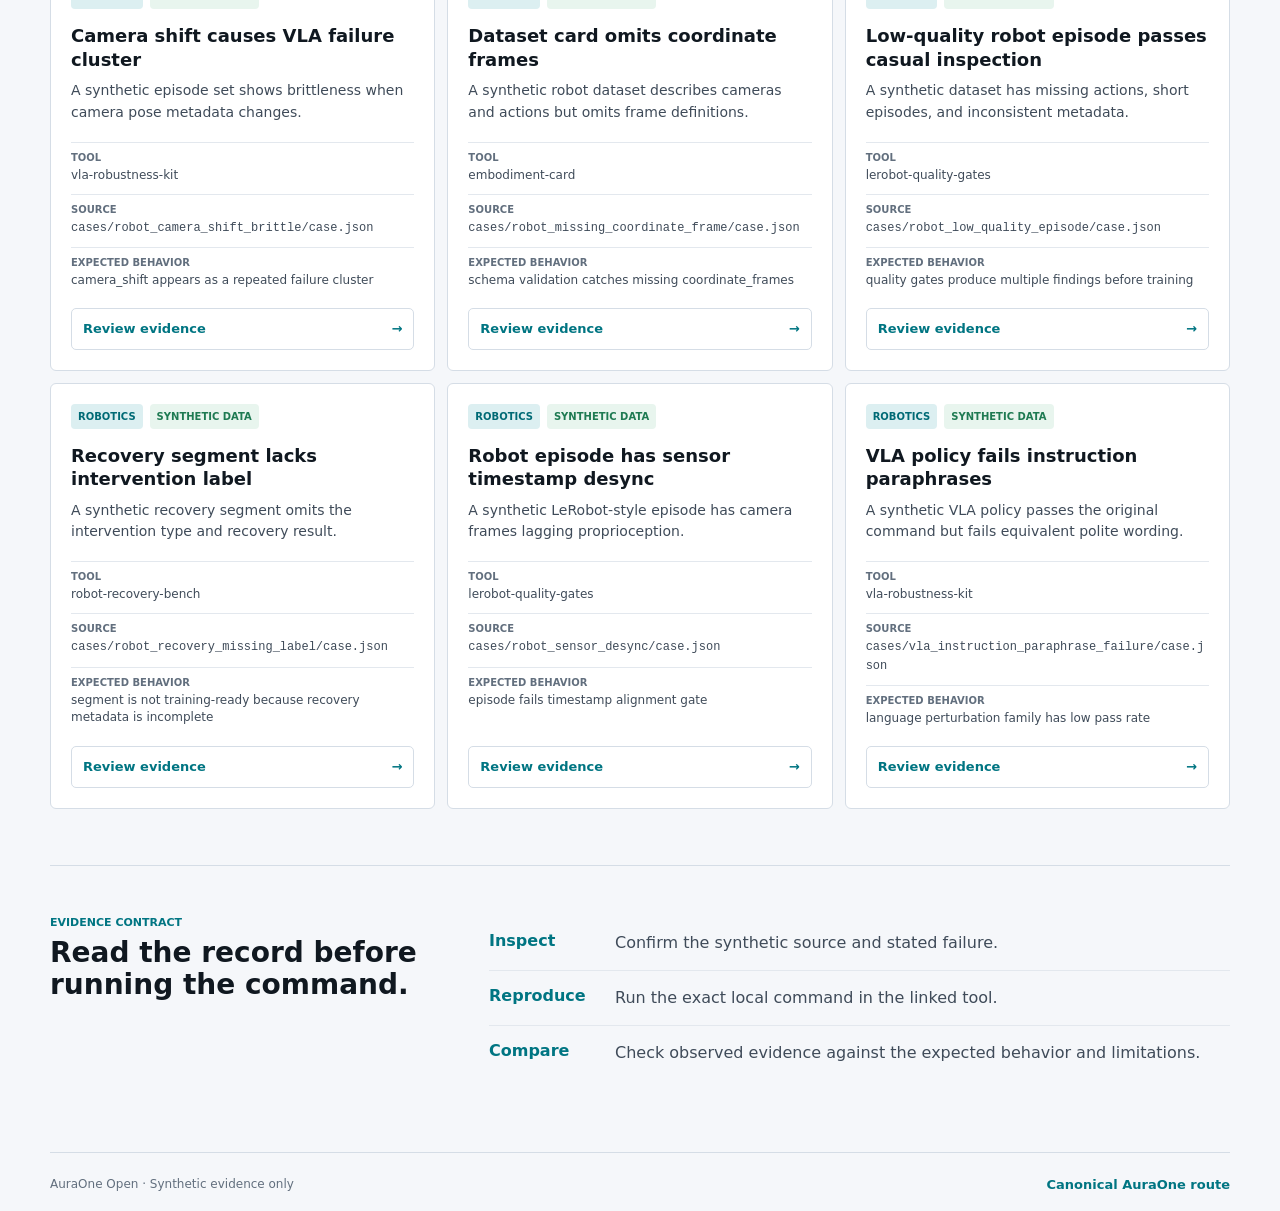
==== commit 81c8bcce: "Release failure-gallery 0.2.1 Signed-off-by: Audit <gchahal1982@procure-net.com>" ====
--- a/site/index.html
+++ b/site/index.html
@@ -3,487 +3,1898 @@
 <head>
   <meta charset="utf-8">
   <meta name="viewport" content="width=device-width, initial-scale=1">
-  <meta name="description" content="AuraOne Failure Gallery publishes synthetic agent and robotics failures with reproducible local commands.">
-  <title>AuraOne Failure Gallery</title>
+  <meta name="description" content="AuraOne Failure Gallery publishes synthetic agent and robotics failures with reproducible local commands and review evidence.">
+  <meta name="color-scheme" content="light">
+  <title>Failure Gallery | AuraOne Open</title>
   <style>
-    :root {
-      color-scheme: dark;
-      --bg: #050816;
-      --ink: #f8fbff;
-      --muted: rgba(232, 241, 255, 0.68);
-      --line: rgba(255, 255, 255, 0.14);
-      --panel: rgba(11, 18, 36, 0.68);
-      --panel-strong: rgba(7, 12, 26, 0.82);
-      --cyan: #67e8f9;
-      --mint: #6ee7b7;
-      --violet: #c4b5fd;
-      --amber: #fcd34d;
-      --radius: 18px;
-    }
-
-    * {
-      box-sizing: border-box;
-    }
-
-    html {
-      min-height: 100%;
-      background: var(--bg);
-    }
-
-    body {
-      min-height: 100%;
-      margin: 0;
-      color: var(--ink);
-      background:
-        radial-gradient(circle at 14% 4%, rgba(34, 211, 238, 0.24), transparent 28rem),
-        radial-gradient(circle at 86% 8%, rgba(168, 85, 247, 0.22), transparent 30rem),
-        radial-gradient(circle at 50% 100%, rgba(16, 185, 129, 0.16), transparent 34rem),
-        linear-gradient(180deg, #050816 0%, #07111f 52%, #040712 100%);
-      font-family: Inter, ui-sans-serif, system-ui, -apple-system, BlinkMacSystemFont, "Segoe UI", sans-serif;
-      letter-spacing: 0;
-    }
-
-    body::before {
-      position: fixed;
-      inset: 0;
-      z-index: -1;
-      pointer-events: none;
-      content: "";
-      opacity: 0.34;
-      background-image:
-        linear-gradient(rgba(255, 255, 255, 0.04) 1px, transparent 1px),
-        linear-gradient(90deg, rgba(255, 255, 255, 0.04) 1px, transparent 1px);
-      background-size: 56px 56px;
-      mask-image: linear-gradient(180deg, black, transparent 78%);
-    }
-
-    a {
-      color: inherit;
-      text-decoration: none;
-    }
-
-    .shell {
-      width: min(1180px, calc(100% - 32px));
-      margin: 0 auto;
-    }
-
-    .nav {
-      display: flex;
-      align-items: center;
-      justify-content: space-between;
-      gap: 20px;
-      padding: 24px 0;
-    }
-
-    .brand {
-      display: inline-flex;
-      align-items: center;
-      gap: 12px;
-      font-weight: 760;
-    }
-
-    .brand-mark {
-      display: inline-grid;
-      width: 36px;
-      height: 36px;
-      place-items: center;
-      border: 1px solid rgba(103, 232, 249, 0.32);
-      border-radius: 12px;
-      background:
-        linear-gradient(135deg, rgba(103, 232, 249, 0.18), rgba(196, 181, 253, 0.12)),
-        rgba(255, 255, 255, 0.06);
-      box-shadow: inset 0 1px 0 rgba(255, 255, 255, 0.25), 0 18px 44px rgba(0, 0, 0, 0.32);
-      color: var(--cyan);
-    }
-
-    .nav-links {
-      display: flex;
-      flex-wrap: wrap;
-      justify-content: flex-end;
-      gap: 10px;
-    }
-
-    .nav-links a,
-    .button {
-      display: inline-flex;
-      align-items: center;
-      justify-content: center;
-      min-height: 40px;
-      border: 1px solid var(--line);
-      border-radius: 12px;
-      padding: 0 14px;
-      background: rgba(255, 255, 255, 0.055);
-      color: rgba(255, 255, 255, 0.82);
-      font-size: 0.86rem;
-      font-weight: 660;
-      box-shadow: inset 0 1px 0 rgba(255, 255, 255, 0.13);
-    }
-
-    .nav-links a:hover,
-    .button:hover {
-      border-color: rgba(103, 232, 249, 0.45);
-      background: rgba(103, 232, 249, 0.11);
-      color: white;
-    }
-
-    .hero {
-      padding: 36px 0 34px;
-    }
-
-    .hero-grid {
-      display: grid;
-      grid-template-columns: minmax(0, 1.2fr) minmax(280px, 0.8fr);
-      gap: 18px;
-      align-items: start;
-    }
-
-    .hero-copy,
-    .glass-panel,
-    .case-card {
-      border: 1px solid var(--line);
-      border-radius: var(--radius);
-      background:
-        linear-gradient(180deg, rgba(255, 255, 255, 0.09), rgba(255, 255, 255, 0.035)),
-        var(--panel);
-      box-shadow:
-        inset 0 1px 0 rgba(255, 255, 255, 0.18),
-        0 28px 92px rgba(0, 0, 0, 0.34);
-      backdrop-filter: blur(22px) saturate(150%);
-    }
-
-    .hero-copy {
-      padding: clamp(24px, 4vw, 38px);
-    }
-
-    .eyebrow {
-      display: inline-flex;
-      align-items: center;
-      gap: 8px;
-      border: 1px solid rgba(103, 232, 249, 0.28);
-      border-radius: 999px;
-      padding: 8px 12px;
-      background: rgba(103, 232, 249, 0.10);
-      color: var(--cyan);
-      font-size: 0.78rem;
-      font-weight: 800;
-      text-transform: uppercase;
-    }
-
-    h1,
-    h2,
-    p {
-      margin: 0;
-    }
-
-    h1 {
-      max-width: 850px;
-      max-width: 760px;
-      margin-top: 18px;
-      font-size: clamp(2.6rem, 5vw, 5rem);
-      line-height: 0.96;
-      letter-spacing: 0;
-    }
-
-    .lead {
-      max-width: 660px;
-      margin-top: 18px;
-      color: var(--muted);
-      font-size: clamp(0.98rem, 1.4vw, 1.08rem);
-      line-height: 1.62;
-    }
-
-    .hero-actions {
-      display: flex;
-      flex-wrap: wrap;
-      gap: 12px;
-      margin-top: 22px;
-    }
-
-    .button.primary {
-      border-color: rgba(103, 232, 249, 0.42);
-      background: linear-gradient(135deg, rgba(103, 232, 249, 0.22), rgba(110, 231, 183, 0.14));
-      color: white;
-    }
-
-    .stats-panel {
-      display: grid;
-      grid-template-columns: repeat(2, minmax(0, 1fr));
-      gap: 12px;
-      padding: 18px;
-    }
-
-    .metric {
-      min-height: 128px;
-      border: 1px solid rgba(255, 255, 255, 0.12);
-      border-radius: 14px;
-      padding: 16px;
-      background: rgba(0, 0, 0, 0.22);
-    }
-
-    .metric-value {
-      display: block;
-      color: white;
-      font-size: clamp(2rem, 4vw, 3rem);
-      font-weight: 780;
-      line-height: 1;
-    }
-
-    .metric-label {
-      display: block;
-      margin-top: 10px;
-      color: rgba(255, 255, 255, 0.58);
-      font-size: 0.8rem;
-      font-weight: 720;
-      text-transform: uppercase;
-    }
-
-    .section-head {
-      display: grid;
-      gap: 16px;
-      margin: 36px 0 24px;
-    }
-
-    .section-head h2 {
-      max-width: 820px;
-      font-size: clamp(2rem, 4.5vw, 3.8rem);
-      line-height: 1;
-      letter-spacing: 0;
-    }
-
-    .section-head p {
-      max-width: 760px;
-      color: var(--muted);
-      line-height: 1.7;
-    }
-
-    .case-grid {
-      display: grid;
-      grid-template-columns: repeat(3, minmax(0, 1fr));
-      gap: 16px;
-      padding-bottom: 60px;
-    }
-
-    .case-card {
-      display: flex;
-      min-height: 390px;
-      flex-direction: column;
-      justify-content: space-between;
-      padding: 22px;
-    }
-
-    .case-topline {
-      display: flex;
-      flex-wrap: wrap;
-      align-items: center;
-      justify-content: space-between;
-      gap: 10px;
-      margin-bottom: 18px;
-    }
-
-    .case-domain,
-    .case-tool {
-      display: inline-flex;
-      align-items: center;
-      min-height: 28px;
-      border-radius: 999px;
-      padding: 0 10px;
-      font-size: 0.72rem;
-      font-weight: 800;
-      text-transform: uppercase;
-    }
-
-    .case-domain {
-      border: 1px solid rgba(110, 231, 183, 0.28);
-      background: rgba(110, 231, 183, 0.10);
-      color: var(--mint);
-    }
-
-    .case-tool {
-      border: 1px solid rgba(196, 181, 253, 0.30);
-      background: rgba(196, 181, 253, 0.10);
-      color: var(--violet);
-    }
-
-    .case-card h2 {
-      font-size: 1.23rem;
-      line-height: 1.24;
-      letter-spacing: 0;
-    }
-
-    .case-description {
-      margin-top: 12px;
-      color: var(--muted);
-      font-size: 0.94rem;
-      line-height: 1.62;
-    }
-
-    .case-facts {
-      display: grid;
-      gap: 10px;
-      margin: 18px 0;
-    }
-
-    .case-facts div {
-      border-left: 2px solid rgba(103, 232, 249, 0.38);
-      padding-left: 12px;
-    }
-
-    dt {
-      color: rgba(255, 255, 255, 0.46);
-      font-size: 0.72rem;
-      font-weight: 760;
-      text-transform: uppercase;
-    }
-
-    dd {
-      margin: 5px 0 0;
-      color: rgba(255, 255, 255, 0.82);
-      font-size: 0.9rem;
-      line-height: 1.45;
-    }
-
-    code {
-      display: block;
-      overflow-x: auto;
-      border: 1px solid rgba(110, 231, 183, 0.20);
-      border-radius: 12px;
-      padding: 12px;
-      background: rgba(0, 0, 0, 0.34);
-      color: #bbf7d0;
-      font-family: "SFMono-Regular", Consolas, "Liberation Mono", monospace;
-      font-size: 0.78rem;
-      line-height: 1.55;
-      white-space: pre-wrap;
-    }
-
-    .note {
-      display: grid;
-      gap: 10px;
-      margin: 0 0 54px;
-      padding: 22px;
-    }
-
-    .note strong {
-      color: var(--amber);
-    }
-
-    .note p {
-      color: var(--muted);
-      line-height: 1.65;
-    }
-
-    @media (max-width: 920px) {
-      .hero-grid,
-      .case-grid {
-        grid-template-columns: 1fr;
-      }
-
-      .hero {
-        padding-top: 32px;
-      }
-    }
-
-    @media (max-width: 640px) {
-      .shell {
-        width: min(100% - 24px, 1180px);
-      }
-
-      .nav {
-        align-items: flex-start;
-        flex-direction: column;
-      }
-
-      .nav-links {
-        justify-content: flex-start;
-      }
-
-      .stats-panel {
-        grid-template-columns: 1fr;
-      }
-
-      .hero-copy,
-      .stats-panel,
-      .case-card,
-      .note {
-        border-radius: 14px;
-      }
-    }
+* {
+  box-sizing: border-box;
+}
+
+[hidden] {
+  display: none !important;
+}
+
+:root {
+  color-scheme: light;
+  --canvas: #f5f7fa;
+  --canvas-subtle: #f8fafc;
+  --surface: #ffffff;
+  --surface-inset: #eef2f6;
+  --surface-hover: #f0f4f7;
+  --surface-selected: #dceff1;
+  --text: #101820;
+  --text-secondary: #3f4b59;
+  --text-muted: #626f7e;
+  --text-faint: #8a95a3;
+  --brand: #007582;
+  --brand-hover: #006a75;
+  --focus: #0b6cff;
+  --border: #e3e8ee;
+  --border-strong: #d5dde6;
+  --border-emphasis: #b8c3cf;
+  --success: #1e7a52;
+  --success-bg: #e8f5ee;
+  --warning: #8b5b00;
+  --warning-bg: #fff5dc;
+  font-family: Inter, ui-sans-serif, system-ui, -apple-system, BlinkMacSystemFont, "Segoe UI", sans-serif;
+}
+
+html {
+  min-width: 320px;
+  scroll-behavior: smooth;
+  background: var(--canvas);
+}
+
+body {
+  min-width: 320px;
+  margin: 0;
+  overflow-x: hidden;
+  background: var(--canvas);
+  color: var(--text);
+}
+
+button,
+input,
+select,
+a {
+  color: inherit;
+  font: inherit;
+  letter-spacing: 0;
+}
+
+button {
+  cursor: pointer;
+}
+
+a {
+  text-decoration: none;
+}
+
+:focus-visible {
+  outline: 3px solid color-mix(in srgb, var(--focus) 28%, transparent);
+  outline-offset: 2px;
+}
+
+.skip-link {
+  position: fixed;
+  top: 8px;
+  left: 8px;
+  z-index: 20;
+  transform: translateY(-140%);
+  border-radius: 4px;
+  background: var(--text);
+  color: white;
+  padding: 10px 14px;
+}
+
+.skip-link:focus {
+  transform: translateY(0);
+}
+
+.site-header,
+main,
+.site-footer {
+  width: min(1180px, calc(100% - 40px));
+  margin: 0 auto;
+}
+
+.site-header {
+  display: flex;
+  align-items: center;
+  justify-content: space-between;
+  gap: 20px;
+  min-height: 64px;
+  border-bottom: 1px solid var(--border-strong);
+}
+
+.brand,
+.site-header nav,
+.case-card__meta,
+.case-action,
+.dialog-shell > footer,
+.site-footer {
+  display: flex;
+  align-items: center;
+}
+
+.brand {
+  gap: 8px;
+  min-width: 0;
+  color: var(--text-secondary);
+  font-size: 14px;
+}
+
+.brand strong {
+  color: var(--text);
+  font-size: 16px;
+}
+
+.brand-divider {
+  width: 1px;
+  height: 20px;
+  background: var(--border-strong);
+}
+
+.site-header nav {
+  gap: 18px;
+}
+
+.site-header nav a,
+.site-footer a {
+  color: var(--brand);
+  font-size: 13px;
+  font-weight: 700;
+}
+
+.intro {
+  max-width: 850px;
+  padding: 72px 0 48px;
+}
+
+.eyebrow {
+  margin: 0 0 8px;
+  color: var(--brand);
+  font-size: 11px;
+  font-weight: 800;
+  text-transform: uppercase;
+}
+
+h1,
+h2,
+h3,
+p,
+dl,
+dd {
+  margin: 0;
+}
+
+h1 {
+  font-size: 76px;
+  line-height: 0.98;
+}
+
+.lede {
+  max-width: 720px;
+  margin-top: 20px;
+  color: var(--text-secondary);
+  font-size: 18px;
+  line-height: 1.6;
+}
+
+.disclosure {
+  margin-top: 26px;
+  border-left: 3px solid var(--success);
+  background: var(--success-bg);
+  padding: 13px 16px;
+  color: var(--text-secondary);
+  font-size: 14px;
+  line-height: 1.5;
+}
+
+.disclosure strong {
+  color: var(--success);
+}
+
+.catalog {
+  padding: 34px 0 56px;
+  border-top: 1px solid var(--border-strong);
+}
+
+.catalog-heading {
+  display: flex;
+  align-items: end;
+  justify-content: space-between;
+  gap: 20px;
+}
+
+.catalog-heading h2,
+.method h2 {
+  font-size: 28px;
+  line-height: 1.15;
+}
+
+.result-count {
+  color: var(--text-muted);
+  font-size: 13px;
+}
+
+.result-count strong {
+  color: var(--text);
+}
+
+.filters {
+  display: grid;
+  grid-template-columns: minmax(220px, 1fr) auto minmax(190px, 0.55fr) auto;
+  gap: 12px;
+  align-items: end;
+  margin: 24px 0;
+  border-block: 1px solid var(--border);
+  background: var(--canvas-subtle);
+  padding: 16px;
+}
+
+.filters label > span,
+.filters legend {
+  display: block;
+  margin-bottom: 6px;
+  color: var(--text-muted);
+  font-size: 11px;
+  font-weight: 700;
+  text-transform: uppercase;
+}
+
+.filters fieldset {
+  min-width: 0;
+  margin: 0;
+  border: 0;
+  padding: 0;
+}
+
+.search-field input,
+.select-field select,
+.reset-button {
+  width: 100%;
+  min-height: 42px;
+  border: 1px solid var(--border-strong);
+  border-radius: 6px;
+  background: var(--surface);
+  padding: 0 12px;
+}
+
+.search-field input:focus,
+.select-field select:focus {
+  border-color: var(--focus);
+}
+
+.segmented-control {
+  display: grid;
+  grid-template-columns: repeat(3, minmax(72px, 1fr));
+  min-height: 42px;
+  border: 1px solid var(--border-strong);
+  border-radius: 6px;
+  overflow: hidden;
+  background: var(--surface);
+}
+
+.segmented-control label {
+  position: relative;
+  margin: 0;
+}
+
+.segmented-control input {
+  position: absolute;
+  opacity: 0;
+}
+
+.segmented-control label > span {
+  display: grid;
+  height: 40px;
+  margin: 0;
+  place-items: center;
+  border-right: 1px solid var(--border);
+  color: var(--text-secondary);
+  font-size: 12px;
+  font-weight: 700;
+  text-transform: none;
+}
+
+.segmented-control label:last-child > span {
+  border-right: 0;
+}
+
+.segmented-control input:checked + span {
+  background: var(--surface-selected);
+  color: var(--brand-hover);
+}
+
+.segmented-control input:focus-visible + span {
+  outline: 3px solid color-mix(in srgb, var(--focus) 28%, transparent);
+  outline-offset: -3px;
+}
+
+.reset-button {
+  width: auto;
+  color: var(--text-secondary);
+  font-size: 13px;
+  font-weight: 700;
+}
+
+.reset-button:hover {
+  background: var(--surface-hover);
+}
+
+.case-grid {
+  display: grid;
+  grid-template-columns: repeat(3, minmax(0, 1fr));
+  gap: 12px;
+}
+
+.case-card {
+  display: flex;
+  min-width: 0;
+  flex-direction: column;
+  border: 1px solid var(--border-strong);
+  border-radius: 6px;
+  background: var(--surface);
+  padding: 20px;
+}
+
+.case-card:hover {
+  border-color: var(--border-emphasis);
+}
+
+.case-card__meta {
+  flex-wrap: wrap;
+  gap: 7px;
+}
+
+.domain-label,
+.data-label {
+  display: inline-flex;
+  align-items: center;
+  min-height: 25px;
+  border-radius: 4px;
+  padding: 0 7px;
+  font-size: 10px;
+  font-weight: 800;
+  text-transform: uppercase;
+}
+
+.domain-label {
+  background: var(--surface-selected);
+  color: var(--brand-hover);
+}
+
+.data-label {
+  background: var(--success-bg);
+  color: var(--success);
+}
+
+.case-card h2 {
+  margin-top: 15px;
+  overflow-wrap: anywhere;
+  font-size: 18px;
+  line-height: 1.3;
+}
+
+.case-card > p {
+  margin-top: 9px;
+  color: var(--text-secondary);
+  font-size: 14px;
+  line-height: 1.55;
+}
+
+.case-card dl {
+  display: grid;
+  gap: 10px;
+  margin: 18px 0;
+}
+
+.case-card dl div {
+  border-top: 1px solid var(--border);
+  padding-top: 9px;
+}
+
+.case-card dt,
+.record-section h3 {
+  color: var(--text-muted);
+  font-size: 10px;
+  font-weight: 800;
+  text-transform: uppercase;
+}
+
+.case-card dd {
+  margin-top: 4px;
+  overflow-wrap: anywhere;
+  color: var(--text-secondary);
+  font-size: 12px;
+  line-height: 1.45;
+}
+
+code {
+  font-family: "IBM Plex Mono", "SFMono-Regular", Menlo, Consolas, monospace;
+}
+
+.case-action {
+  justify-content: space-between;
+  width: 100%;
+  min-height: 42px;
+  margin-top: auto;
+  border: 1px solid var(--border-strong);
+  border-radius: 5px;
+  background: var(--surface);
+  padding: 0 11px;
+  color: var(--brand);
+  font-size: 13px;
+  font-weight: 750;
+}
+
+.case-action:hover {
+  border-color: var(--brand);
+  background: var(--surface-selected);
+}
+
+.no-results {
+  border: 1px dashed var(--border-emphasis);
+  border-radius: 6px;
+  padding: 48px 20px;
+  color: var(--text-secondary);
+  text-align: center;
+}
+
+.no-results p {
+  margin-top: 6px;
+  color: var(--text-muted);
+  font-size: 13px;
+}
+
+.method {
+  display: grid;
+  grid-template-columns: minmax(0, 0.7fr) minmax(0, 1.3fr);
+  gap: 40px;
+  padding: 50px 0 72px;
+  border-top: 1px solid var(--border-strong);
+}
+
+.method ol {
+  display: grid;
+  gap: 0;
+  margin: 0;
+  padding: 0;
+  list-style: none;
+}
+
+.method li {
+  display: grid;
+  grid-template-columns: 110px minmax(0, 1fr);
+  gap: 16px;
+  border-top: 1px solid var(--border);
+  padding: 15px 0;
+}
+
+.method li:first-child {
+  border-top: 0;
+}
+
+.method li strong {
+  color: var(--brand);
+}
+
+.method li span {
+  color: var(--text-secondary);
+  line-height: 1.5;
+}
+
+.site-footer {
+  justify-content: space-between;
+  gap: 20px;
+  min-height: 64px;
+  border-top: 1px solid var(--border-strong);
+  color: var(--text-muted);
+  font-size: 12px;
+}
+
+.case-dialog {
+  width: min(760px, calc(100% - 24px));
+  max-height: calc(100vh - 24px);
+  margin: auto;
+  overflow: hidden;
+  border: 1px solid var(--border-emphasis);
+  border-radius: 8px;
+  background: var(--surface);
+  padding: 0;
+  color: var(--text);
+}
+
+.case-dialog::backdrop {
+  background: rgb(16 24 32 / 0.52);
+}
+
+.dialog-shell {
+  display: grid;
+  grid-template-rows: auto minmax(0, 1fr) auto;
+  max-height: calc(100vh - 24px);
+}
+
+.dialog-shell > header {
+  display: flex;
+  align-items: flex-start;
+  justify-content: space-between;
+  gap: 16px;
+  border-bottom: 1px solid var(--border);
+  padding: 20px 22px;
+}
+
+.dialog-shell > header h2 {
+  font-size: 22px;
+  line-height: 1.25;
+}
+
+.icon-button {
+  display: grid;
+  flex: 0 0 auto;
+  width: 40px;
+  height: 40px;
+  place-items: center;
+  border: 1px solid var(--border-strong);
+  border-radius: 5px;
+  background: var(--surface);
+  font-size: 24px;
+  line-height: 1;
+}
+
+.dialog-body {
+  display: grid;
+  gap: 20px;
+  overflow-y: auto;
+  padding: 22px;
+}
+
+.record-grid {
+  display: grid;
+  grid-template-columns: repeat(2, minmax(0, 1fr));
+  gap: 10px;
+}
+
+.record-section {
+  min-width: 0;
+  border-left: 2px solid var(--border-strong);
+  padding-left: 12px;
+}
+
+.record-section p {
+  margin-top: 5px;
+  overflow-wrap: anywhere;
+  color: var(--text-secondary);
+  font-size: 14px;
+  line-height: 1.55;
+}
+
+.record-section.limitations {
+  border-left-color: #dfc273;
+  background: var(--warning-bg);
+  padding: 12px 14px;
+}
+
+.command-block {
+  display: grid;
+  grid-template-columns: minmax(0, 1fr) auto;
+  margin-top: 8px;
+  overflow: hidden;
+  border-radius: 6px;
+  background: #111820;
+}
+
+.command-block code {
+  overflow-x: auto;
+  padding: 14px;
+  color: #e8eef5;
+  font-size: 12px;
+  line-height: 1.5;
+  white-space: nowrap;
+}
+
+.command-block button {
+  min-width: 108px;
+  border: 0;
+  border-left: 1px solid #3f4b59;
+  background: #1c2732;
+  color: white;
+  font-size: 12px;
+  font-weight: 700;
+}
+
+.dialog-shell > footer {
+  justify-content: space-between;
+  gap: 12px;
+  border-top: 1px solid var(--border);
+  background: var(--canvas-subtle);
+  padding: 14px 22px;
+}
+
+.dialog-shell > footer a {
+  color: var(--brand);
+  font-size: 13px;
+  font-weight: 700;
+}
+
+.secondary-button {
+  min-height: 40px;
+  border: 1px solid var(--border-strong);
+  border-radius: 5px;
+  background: var(--surface);
+  padding: 0 14px;
+  font-weight: 700;
+}
+
+@media (max-width: 940px) {
+  .filters {
+    grid-template-columns: 1fr 1fr;
+  }
+
+  .case-grid {
+    grid-template-columns: repeat(2, minmax(0, 1fr));
+  }
+}
+
+@media (max-width: 680px) {
+  .site-header,
+  main,
+  .site-footer {
+    width: min(100% - 24px, 1180px);
+  }
+
+  .site-header {
+    align-items: flex-start;
+    flex-direction: column;
+    padding: 13px 0;
+  }
+
+  .site-header nav {
+    flex-wrap: wrap;
+  }
+
+  .intro {
+    padding: 48px 0 36px;
+  }
+
+  h1 {
+    font-size: 44px;
+  }
+
+  .catalog-heading,
+  .method,
+  .site-footer {
+    align-items: flex-start;
+    grid-template-columns: 1fr;
+  }
+
+  .catalog-heading {
+    flex-direction: column;
+  }
+
+  .filters,
+  .case-grid {
+    grid-template-columns: 1fr;
+  }
+
+  .filters {
+    padding: 12px;
+  }
+
+  .search-field input,
+  .select-field select,
+  .reset-button,
+  .segmented-control,
+  .case-action {
+    min-height: 44px;
+  }
+
+  .method {
+    gap: 20px;
+  }
+
+  .site-footer {
+    display: grid;
+    padding: 16px 0;
+  }
+
+  .record-grid {
+    grid-template-columns: 1fr;
+  }
+
+  .command-block {
+    grid-template-columns: 1fr;
+  }
+
+  .command-block button {
+    min-height: 44px;
+    border-top: 1px solid #3f4b59;
+    border-left: 0;
+  }
+}
+
+@media (max-width: 400px) {
+  .brand {
+    flex-wrap: wrap;
+  }
+
+  .segmented-control {
+    grid-template-columns: 1fr;
+  }
+
+  .segmented-control label > span {
+    border-right: 0;
+    border-bottom: 1px solid var(--border);
+  }
+
+  .segmented-control label:last-child > span {
+    border-bottom: 0;
+  }
+
+  .dialog-shell > header,
+  .dialog-body,
+  .dialog-shell > footer {
+    padding-inline: 14px;
+  }
+}
+
+@media (prefers-reduced-motion: reduce) {
+  html {
+    scroll-behavior: auto;
+  }
+}
+
   </style>
 </head>
 <body>
-  <nav class="shell nav" aria-label="Primary">
+  <a class="skip-link" href="#case-index">Skip to failure records</a>
+  <header class="site-header">
     <a class="brand" href="https://www.auraone.ai/open">
-      <span class="brand-mark" aria-hidden="true">A1</span>
-      <span>AuraOne Failure Gallery</span>
+      <strong>AuraOne</strong>
+      <span>Open</span>
+      <span class="brand-divider" aria-hidden="true"></span>
+      <span>Failure Gallery</span>
     </a>
-    <div class="nav-links">
-      <a href="https://www.auraone.ai/open/v2">Open v2</a>
-      <a href="https://auraglass.auraone.ai/">AuraGlass</a>
+    <nav aria-label="Open source links">
+      <a href="https://www.auraone.ai/open/trust-toolkit">Trust Toolkit</a>
       <a href="https://github.com/auraoneai/failure-gallery">GitHub</a>
-    </div>
-  </nav>
-
-  <header class="shell hero">
-    <div class="hero-grid">
-      <section class="hero-copy">
-        <span class="eyebrow">Synthetic cases · AuraGlass surface</span>
-        <h1>Failures worth reviewing before they reach production.</h1>
-        <p class="lead">
-          A public gallery of synthetic agent and robotics failures with the label,
-          expected finding, related AuraOne tool, and local command needed to
-          reproduce the review path.
-        </p>
-        <div class="hero-actions">
-          <a class="button primary" href="#cases">Browse cases</a>
-          <a class="button" href="https://pypi.org/project/failure-gallery/">Install from PyPI</a>
-        </div>
-      </section>
-
-      <aside class="glass-panel stats-panel" aria-label="Gallery summary">
-<div class="metric"><span class="metric-value">12</span><span class="metric-label">failure cases</span></div>
-<div class="metric"><span class="metric-value">10</span><span class="metric-label">related tools</span></div>
-<div class="metric"><span class="metric-value">6</span><span class="metric-label">agent cases</span></div>
-<div class="metric"><span class="metric-value">6</span><span class="metric-label">robotics cases</span></div>
-      </aside>
-    </div>
+    </nav>
   </header>
 
-  <main class="shell">
-    <section class="section-head" id="cases">
-      <span class="eyebrow">Case library</span>
-      <h2>Agent loops, trace gaps, robot metadata drift, and VLA brittleness.</h2>
-      <p>
-        Every item is intentionally synthetic and designed for local diagnostics.
-        12 of 12 cases are marked synthetic, so
-        the page can be shared without implying private customer incidents,
-        real lab data, or third-party endorsement.
+  <main>
+    <section class="intro" aria-labelledby="page-title">
+      <p class="eyebrow">Reproducible review records</p>
+      <h1 id="page-title">Failure Gallery</h1>
+      <p class="lede">
+        Synthetic agent and robotics failures with the source, expected finding,
+        evidence boundary, and local command required to reproduce each review path.
       </p>
+      <div class="disclosure" role="note">
+        <strong>Approved public data:</strong>
+        All 12 records are synthetic tutorial fixtures. They contain no customer or private lab data.
+      </div>
     </section>
 
-    <section class="case-grid" aria-label="Failure cases">
-<article class="case-card"><div class="case-topline"><span class="case-domain">agent</span><span class="case-tool">tool-call-replay</span></div><h2>Agent repeats a failing refund lookup tool</h2><p class="case-description">A synthetic trace loops on the same tool call after identical 404 responses.</p><dl class="case-facts"><div><dt>Review label</dt><dd>tool-call-loop</dd></div><div><dt>Expected finding</dt><dd>retry policy missing terminal guard after repeated identical tool errors</dd></div></dl><code>tool-call-replay run examples/failed_refund_trace.json --scenario examples/refund_scenario.yaml</code></article>
-<article class="case-card"><div class="case-topline"><span class="case-domain">agent</span><span class="case-tool">mcp-risk-linter</span></div><h2>MCP server exposes destructive tool without confirmation</h2><p class="case-description">A synthetic MCP manifest declares a delete operation without guard metadata.</p><dl class="case-facts"><div><dt>Review label</dt><dd>mcp-risk</dd></div><div><dt>Expected finding</dt><dd>destructive capability lacks confirmation and scope boundaries</dd></div></dl><code>mcp-risk-linter lint examples/risky_server.json --out report.md</code></article>
-<article class="case-card"><div class="case-topline"><span class="case-domain">agent</span><span class="case-tool">prompt-rubric-drift</span></div><h2>Prompt and rubric drift changes scoring boundaries</h2><p class="case-description">A synthetic PR removes evidence criteria while tightening factuality language.</p><dl class="case-facts"><div><dt>Review label</dt><dd>rubric-drift</dd></div><div><dt>Expected finding</dt><dd>rubric weights changed and evidence criterion was removed</dd></div></dl><code>prompt-rubric-drift compare examples/before examples/after --out report.md</code></article>
-<article class="case-card"><div class="case-topline"><span class="case-domain">agent</span><span class="case-tool">a2a-contract-test</span></div><h2>Tool schema drift breaks structured payloads</h2><p class="case-description">The agent emits an old argument name after a tool contract changed.</p><dl class="case-facts"><div><dt>Review label</dt><dd>schema-drift</dd></div><div><dt>Expected finding</dt><dd>tool call uses deprecated field not accepted by current tool schema</dd></div></dl><code>a2a-contract-test run --agent-card examples/failing_agent/agent-card.json</code></article>
-<article class="case-card"><div class="case-topline"><span class="case-domain">agent</span><span class="case-tool">otel-eval-bridge</span></div><h2>Trace export contains email and bearer token</h2><p class="case-description">A synthetic GenAI trace includes sensitive values in prompt attributes.</p><dl class="case-facts"><div><dt>Review label</dt><dd>trace-redaction</dd></div><div><dt>Expected finding</dt><dd>eval case extraction redacts email and bearer token before export</dd></div></dl><code>otel-eval-bridge extract examples/genai_trace.json --out eval_cases.jsonl</code></article>
-<article class="case-card"><div class="case-topline"><span class="case-domain">agent</span><span class="case-tool">agent-trace-card</span></div><h2>Trace lacks decision rationale for escalation</h2><p class="case-description">A synthetic support trace escalates without a durable decision record.</p><dl class="case-facts"><div><dt>Review label</dt><dd>trace-card-gap</dd></div><div><dt>Expected finding</dt><dd>trace card missing decision rationale and escalation evidence</dd></div></dl><code>agent-trace-card generate examples/support_trace.json --out card.md</code></article>
-<article class="case-card"><div class="case-topline"><span class="case-domain">robotics</span><span class="case-tool">vla-robustness-kit</span></div><h2>Camera shift causes VLA failure cluster</h2><p class="case-description">A synthetic episode set shows brittleness when camera pose metadata changes.</p><dl class="case-facts"><div><dt>Review label</dt><dd>vision-robustness</dd></div><div><dt>Expected finding</dt><dd>camera_shift appears as a repeated failure cluster</dd></div></dl><code>vla-robustness-kit run examples/mock_episode_set --policy mock --out report.md</code></article>
-<article class="case-card"><div class="case-topline"><span class="case-domain">robotics</span><span class="case-tool">embodiment-card</span></div><h2>Dataset card omits coordinate frames</h2><p class="case-description">A synthetic robot dataset describes cameras and actions but omits frame definitions.</p><dl class="case-facts"><div><dt>Review label</dt><dd>embodiment-metadata-gap</dd></div><div><dt>Expected finding</dt><dd>schema validation catches missing coordinate_frames</dd></div></dl><code>embodiment-card validate examples/mock_so101_card.json</code></article>
-<article class="case-card"><div class="case-topline"><span class="case-domain">robotics</span><span class="case-tool">lerobot-quality-gates</span></div><h2>Low-quality robot episode passes casual inspection</h2><p class="case-description">A synthetic dataset has missing actions, short episodes, and inconsistent metadata.</p><dl class="case-facts"><div><dt>Review label</dt><dd>dataset-quality</dd></div><div><dt>Expected finding</dt><dd>quality gates produce multiple findings before training</dd></div></dl><code>lerobot-quality-gates check examples/bad_dataset --out report.md</code></article>
-<article class="case-card"><div class="case-topline"><span class="case-domain">robotics</span><span class="case-tool">robot-recovery-bench</span></div><h2>Recovery segment lacks intervention label</h2><p class="case-description">A synthetic recovery segment omits the intervention type and recovery result.</p><dl class="case-facts"><div><dt>Review label</dt><dd>recovery-label-gap</dd></div><div><dt>Expected finding</dt><dd>segment is not training-ready because recovery metadata is incomplete</dd></div></dl><code>robot-recovery-bench validate examples/mock_invalid_segments.jsonl</code></article>
-<article class="case-card"><div class="case-topline"><span class="case-domain">robotics</span><span class="case-tool">lerobot-quality-gates</span></div><h2>Robot episode has sensor timestamp desync</h2><p class="case-description">A synthetic LeRobot-style episode has camera frames lagging proprioception.</p><dl class="case-facts"><div><dt>Review label</dt><dd>sensor-desync</dd></div><div><dt>Expected finding</dt><dd>episode fails timestamp alignment gate</dd></div></dl><code>lerobot-quality-gates check examples/bad_dataset --out report.md</code></article>
-<article class="case-card"><div class="case-topline"><span class="case-domain">robotics</span><span class="case-tool">vla-robustness-kit</span></div><h2>VLA policy fails instruction paraphrases</h2><p class="case-description">A synthetic VLA policy passes the original command but fails equivalent polite wording.</p><dl class="case-facts"><div><dt>Review label</dt><dd>language-robustness</dd></div><div><dt>Expected finding</dt><dd>language perturbation family has low pass rate</dd></div></dl><code>vla-robustness-kit run examples/mock_episode_set --policy mock --out report.md</code></article>
+    <section class="catalog" id="case-index" aria-labelledby="catalog-title">
+      <div class="catalog-heading">
+        <div>
+          <p class="eyebrow">Record index</p>
+          <h2 id="catalog-title">Browse failures</h2>
+        </div>
+        <p class="result-count" aria-live="polite"><strong data-visible-count>12</strong> of 12 records</p>
+      </div>
+
+      <form class="filters" role="search" data-filters>
+        <label class="search-field">
+          <span>Search records</span>
+          <input type="search" name="query" placeholder="Search failure, tool, label…" autocomplete="off">
+        </label>
+        <fieldset>
+          <legend>Domain</legend>
+          <div class="segmented-control">
+            <label><input type="radio" name="domain" value="all" checked><span>All</span></label>
+            <label><input type="radio" name="domain" value="agent"><span>Agent</span></label>
+            <label><input type="radio" name="domain" value="robotics"><span>Robotics</span></label>
+          </div>
+        </fieldset>
+        <label class="select-field">
+          <span>Related tool</span>
+          <select name="tool">
+            <option value="all">All tools</option>
+          <option value="a2a-contract-test">a2a-contract-test</option>
+          <option value="agent-trace-card">agent-trace-card</option>
+          <option value="embodiment-card">embodiment-card</option>
+          <option value="lerobot-quality-gates">lerobot-quality-gates</option>
+          <option value="mcp-risk-linter">mcp-risk-linter</option>
+          <option value="otel-eval-bridge">otel-eval-bridge</option>
+          <option value="prompt-rubric-drift">prompt-rubric-drift</option>
+          <option value="robot-recovery-bench">robot-recovery-bench</option>
+          <option value="tool-call-replay">tool-call-replay</option>
+          <option value="vla-robustness-kit">vla-robustness-kit</option>
+          </select>
+        </label>
+        <button class="reset-button" type="reset">Reset filters</button>
+      </form>
+
+      <div class="case-grid" data-case-grid>
+
+      <article class="case-card" id="agent_tool_loop" data-case data-domain="agent" data-tool="tool-call-replay" data-search="agent_tool_loop agent agent repeats a failing refund lookup tool a synthetic trace loops on the same tool call after identical 404 responses. tool-call-loop retry policy missing terminal guard after repeated identical tool errors tool-call-replay">
+        <div class="case-card__meta">
+          <span class="domain-label">agent</span>
+          <span class="data-label">Synthetic data</span>
+        </div>
+        <h2>Agent repeats a failing refund lookup tool</h2>
+        <p>A synthetic trace loops on the same tool call after identical 404 responses.</p>
+        <dl>
+          <div><dt>Tool</dt><dd>tool-call-replay</dd></div>
+          <div><dt>Source</dt><dd><code>cases/agent_tool_loop/case.json</code></dd></div>
+          <div><dt>Expected behavior</dt><dd>retry policy missing terminal guard after repeated identical tool errors</dd></div>
+        </dl>
+        <button class="case-action" type="button" data-open-case="agent_tool_loop" aria-haspopup="dialog">
+          Review evidence
+          <span aria-hidden="true">→</span>
+        </button>
+      </article>
+
+      <article class="case-card" id="mcp_destructive_tool" data-case data-domain="agent" data-tool="mcp-risk-linter" data-search="mcp_destructive_tool agent mcp server exposes destructive tool without confirmation a synthetic mcp manifest declares a delete operation without guard metadata. mcp-risk destructive capability lacks confirmation and scope boundaries mcp-risk-linter">
+        <div class="case-card__meta">
+          <span class="domain-label">agent</span>
+          <span class="data-label">Synthetic data</span>
+        </div>
+        <h2>MCP server exposes destructive tool without confirmation</h2>
+        <p>A synthetic MCP manifest declares a delete operation without guard metadata.</p>
+        <dl>
+          <div><dt>Tool</dt><dd>mcp-risk-linter</dd></div>
+          <div><dt>Source</dt><dd><code>cases/mcp_destructive_tool/case.json</code></dd></div>
+          <div><dt>Expected behavior</dt><dd>destructive capability lacks confirmation and scope boundaries</dd></div>
+        </dl>
+        <button class="case-action" type="button" data-open-case="mcp_destructive_tool" aria-haspopup="dialog">
+          Review evidence
+          <span aria-hidden="true">→</span>
+        </button>
+      </article>
+
+      <article class="case-card" id="prompt_rubric_drift" data-case data-domain="agent" data-tool="prompt-rubric-drift" data-search="prompt_rubric_drift agent prompt and rubric drift changes scoring boundaries a synthetic pr removes evidence criteria while tightening factuality language. rubric-drift rubric weights changed and evidence criterion was removed prompt-rubric-drift">
+        <div class="case-card__meta">
+          <span class="domain-label">agent</span>
+          <span class="data-label">Synthetic data</span>
+        </div>
+        <h2>Prompt and rubric drift changes scoring boundaries</h2>
+        <p>A synthetic PR removes evidence criteria while tightening factuality language.</p>
+        <dl>
+          <div><dt>Tool</dt><dd>prompt-rubric-drift</dd></div>
+          <div><dt>Source</dt><dd><code>cases/prompt_rubric_drift/case.json</code></dd></div>
+          <div><dt>Expected behavior</dt><dd>rubric weights changed and evidence criterion was removed</dd></div>
+        </dl>
+        <button class="case-action" type="button" data-open-case="prompt_rubric_drift" aria-haspopup="dialog">
+          Review evidence
+          <span aria-hidden="true">→</span>
+        </button>
+      </article>
+
+      <article class="case-card" id="agent_schema_drift" data-case data-domain="agent" data-tool="a2a-contract-test" data-search="agent_schema_drift agent tool schema drift breaks structured payloads the agent emits an old argument name after a tool contract changed. schema-drift tool call uses deprecated field not accepted by current tool schema a2a-contract-test">
+        <div class="case-card__meta">
+          <span class="domain-label">agent</span>
+          <span class="data-label">Synthetic data</span>
+        </div>
+        <h2>Tool schema drift breaks structured payloads</h2>
+        <p>The agent emits an old argument name after a tool contract changed.</p>
+        <dl>
+          <div><dt>Tool</dt><dd>a2a-contract-test</dd></div>
+          <div><dt>Source</dt><dd><code>cases/agent_schema_drift/case.json</code></dd></div>
+          <div><dt>Expected behavior</dt><dd>tool call uses deprecated field not accepted by current tool schema</dd></div>
+        </dl>
+        <button class="case-action" type="button" data-open-case="agent_schema_drift" aria-haspopup="dialog">
+          Review evidence
+          <span aria-hidden="true">→</span>
+        </button>
+      </article>
+
+      <article class="case-card" id="otel_trace_privacy_leak" data-case data-domain="agent" data-tool="otel-eval-bridge" data-search="otel_trace_privacy_leak agent trace export contains email and bearer token a synthetic genai trace includes sensitive values in prompt attributes. trace-redaction eval case extraction redacts email and bearer token before export otel-eval-bridge">
+        <div class="case-card__meta">
+          <span class="domain-label">agent</span>
+          <span class="data-label">Synthetic data</span>
+        </div>
+        <h2>Trace export contains email and bearer token</h2>
+        <p>A synthetic GenAI trace includes sensitive values in prompt attributes.</p>
+        <dl>
+          <div><dt>Tool</dt><dd>otel-eval-bridge</dd></div>
+          <div><dt>Source</dt><dd><code>cases/otel_trace_privacy_leak/case.json</code></dd></div>
+          <div><dt>Expected behavior</dt><dd>eval case extraction redacts email and bearer token before export</dd></div>
+        </dl>
+        <button class="case-action" type="button" data-open-case="otel_trace_privacy_leak" aria-haspopup="dialog">
+          Review evidence
+          <span aria-hidden="true">→</span>
+        </button>
+      </article>
+
+      <article class="case-card" id="agent_trace_missing_decision" data-case data-domain="agent" data-tool="agent-trace-card" data-search="agent_trace_missing_decision agent trace lacks decision rationale for escalation a synthetic support trace escalates without a durable decision record. trace-card-gap trace card missing decision rationale and escalation evidence agent-trace-card">
+        <div class="case-card__meta">
+          <span class="domain-label">agent</span>
+          <span class="data-label">Synthetic data</span>
+        </div>
+        <h2>Trace lacks decision rationale for escalation</h2>
+        <p>A synthetic support trace escalates without a durable decision record.</p>
+        <dl>
+          <div><dt>Tool</dt><dd>agent-trace-card</dd></div>
+          <div><dt>Source</dt><dd><code>cases/agent_trace_missing_decision/case.json</code></dd></div>
+          <div><dt>Expected behavior</dt><dd>trace card missing decision rationale and escalation evidence</dd></div>
+        </dl>
+        <button class="case-action" type="button" data-open-case="agent_trace_missing_decision" aria-haspopup="dialog">
+          Review evidence
+          <span aria-hidden="true">→</span>
+        </button>
+      </article>
+
+      <article class="case-card" id="robot_camera_shift_brittle" data-case data-domain="robotics" data-tool="vla-robustness-kit" data-search="robot_camera_shift_brittle robotics camera shift causes vla failure cluster a synthetic episode set shows brittleness when camera pose metadata changes. vision-robustness camera_shift appears as a repeated failure cluster vla-robustness-kit">
+        <div class="case-card__meta">
+          <span class="domain-label">robotics</span>
+          <span class="data-label">Synthetic data</span>
+        </div>
+        <h2>Camera shift causes VLA failure cluster</h2>
+        <p>A synthetic episode set shows brittleness when camera pose metadata changes.</p>
+        <dl>
+          <div><dt>Tool</dt><dd>vla-robustness-kit</dd></div>
+          <div><dt>Source</dt><dd><code>cases/robot_camera_shift_brittle/case.json</code></dd></div>
+          <div><dt>Expected behavior</dt><dd>camera_shift appears as a repeated failure cluster</dd></div>
+        </dl>
+        <button class="case-action" type="button" data-open-case="robot_camera_shift_brittle" aria-haspopup="dialog">
+          Review evidence
+          <span aria-hidden="true">→</span>
+        </button>
+      </article>
+
+      <article class="case-card" id="robot_missing_coordinate_frame" data-case data-domain="robotics" data-tool="embodiment-card" data-search="robot_missing_coordinate_frame robotics dataset card omits coordinate frames a synthetic robot dataset describes cameras and actions but omits frame definitions. embodiment-metadata-gap schema validation catches missing coordinate_frames embodiment-card">
+        <div class="case-card__meta">
+          <span class="domain-label">robotics</span>
+          <span class="data-label">Synthetic data</span>
+        </div>
+        <h2>Dataset card omits coordinate frames</h2>
+        <p>A synthetic robot dataset describes cameras and actions but omits frame definitions.</p>
+        <dl>
+          <div><dt>Tool</dt><dd>embodiment-card</dd></div>
+          <div><dt>Source</dt><dd><code>cases/robot_missing_coordinate_frame/case.json</code></dd></div>
+          <div><dt>Expected behavior</dt><dd>schema validation catches missing coordinate_frames</dd></div>
+        </dl>
+        <button class="case-action" type="button" data-open-case="robot_missing_coordinate_frame" aria-haspopup="dialog">
+          Review evidence
+          <span aria-hidden="true">→</span>
+        </button>
+      </article>
+
+      <article class="case-card" id="robot_low_quality_episode" data-case data-domain="robotics" data-tool="lerobot-quality-gates" data-search="robot_low_quality_episode robotics low-quality robot episode passes casual inspection a synthetic dataset has missing actions, short episodes, and inconsistent metadata. dataset-quality quality gates produce multiple findings before training lerobot-quality-gates">
+        <div class="case-card__meta">
+          <span class="domain-label">robotics</span>
+          <span class="data-label">Synthetic data</span>
+        </div>
+        <h2>Low-quality robot episode passes casual inspection</h2>
+        <p>A synthetic dataset has missing actions, short episodes, and inconsistent metadata.</p>
+        <dl>
+          <div><dt>Tool</dt><dd>lerobot-quality-gates</dd></div>
+          <div><dt>Source</dt><dd><code>cases/robot_low_quality_episode/case.json</code></dd></div>
+          <div><dt>Expected behavior</dt><dd>quality gates produce multiple findings before training</dd></div>
+        </dl>
+        <button class="case-action" type="button" data-open-case="robot_low_quality_episode" aria-haspopup="dialog">
+          Review evidence
+          <span aria-hidden="true">→</span>
+        </button>
+      </article>
+
+      <article class="case-card" id="robot_recovery_missing_label" data-case data-domain="robotics" data-tool="robot-recovery-bench" data-search="robot_recovery_missing_label robotics recovery segment lacks intervention label a synthetic recovery segment omits the intervention type and recovery result. recovery-label-gap segment is not training-ready because recovery metadata is incomplete robot-recovery-bench">
+        <div class="case-card__meta">
+          <span class="domain-label">robotics</span>
+          <span class="data-label">Synthetic data</span>
+        </div>
+        <h2>Recovery segment lacks intervention label</h2>
+        <p>A synthetic recovery segment omits the intervention type and recovery result.</p>
+        <dl>
+          <div><dt>Tool</dt><dd>robot-recovery-bench</dd></div>
+          <div><dt>Source</dt><dd><code>cases/robot_recovery_missing_label/case.json</code></dd></div>
+          <div><dt>Expected behavior</dt><dd>segment is not training-ready because recovery metadata is incomplete</dd></div>
+        </dl>
+        <button class="case-action" type="button" data-open-case="robot_recovery_missing_label" aria-haspopup="dialog">
+          Review evidence
+          <span aria-hidden="true">→</span>
+        </button>
+      </article>
+
+      <article class="case-card" id="robot_sensor_desync" data-case data-domain="robotics" data-tool="lerobot-quality-gates" data-search="robot_sensor_desync robotics robot episode has sensor timestamp desync a synthetic lerobot-style episode has camera frames lagging proprioception. sensor-desync episode fails timestamp alignment gate lerobot-quality-gates">
+        <div class="case-card__meta">
+          <span class="domain-label">robotics</span>
+          <span class="data-label">Synthetic data</span>
+        </div>
+        <h2>Robot episode has sensor timestamp desync</h2>
+        <p>A synthetic LeRobot-style episode has camera frames lagging proprioception.</p>
+        <dl>
+          <div><dt>Tool</dt><dd>lerobot-quality-gates</dd></div>
+          <div><dt>Source</dt><dd><code>cases/robot_sensor_desync/case.json</code></dd></div>
+          <div><dt>Expected behavior</dt><dd>episode fails timestamp alignment gate</dd></div>
+        </dl>
+        <button class="case-action" type="button" data-open-case="robot_sensor_desync" aria-haspopup="dialog">
+          Review evidence
+          <span aria-hidden="true">→</span>
+        </button>
+      </article>
+
+      <article class="case-card" id="vla_instruction_paraphrase_failure" data-case data-domain="robotics" data-tool="vla-robustness-kit" data-search="vla_instruction_paraphrase_failure robotics vla policy fails instruction paraphrases a synthetic vla policy passes the original command but fails equivalent polite wording. language-robustness language perturbation family has low pass rate vla-robustness-kit">
+        <div class="case-card__meta">
+          <span class="domain-label">robotics</span>
+          <span class="data-label">Synthetic data</span>
+        </div>
+        <h2>VLA policy fails instruction paraphrases</h2>
+        <p>A synthetic VLA policy passes the original command but fails equivalent polite wording.</p>
+        <dl>
+          <div><dt>Tool</dt><dd>vla-robustness-kit</dd></div>
+          <div><dt>Source</dt><dd><code>cases/vla_instruction_paraphrase_failure/case.json</code></dd></div>
+          <div><dt>Expected behavior</dt><dd>language perturbation family has low pass rate</dd></div>
+        </dl>
+        <button class="case-action" type="button" data-open-case="vla_instruction_paraphrase_failure" aria-haspopup="dialog">
+          Review evidence
+          <span aria-hidden="true">→</span>
+        </button>
+      </article>
+      </div>
+      <div class="no-results" data-no-results hidden>
+        <strong>No matching records</strong>
+        <p>Clear filters or search for a domain, tool, review label, or expected finding.</p>
+      </div>
     </section>
 
-    <section class="glass-panel note">
-      <strong>Built for public review, not leaderboard claims.</strong>
-      <p>
-        Use this gallery as reproducible review material for AuraOne Open v2
-        tools. The page uses AuraGlass-inspired visual language to keep public
-        OSS surfaces consistent with the AuraOne brand and readable for
-        engineers, labs, and robotics data teams.
-      </p>
+    <section class="method" aria-labelledby="method-title">
+      <div>
+        <p class="eyebrow">Evidence contract</p>
+        <h2 id="method-title">Read the record before running the command.</h2>
+      </div>
+      <ol>
+        <li><strong>Inspect</strong><span>Confirm the synthetic source and stated failure.</span></li>
+        <li><strong>Reproduce</strong><span>Run the exact local command in the linked tool.</span></li>
+        <li><strong>Compare</strong><span>Check observed evidence against the expected behavior and limitations.</span></li>
+      </ol>
     </section>
   </main>
+
+  <footer class="site-footer">
+    <span>AuraOne Open · Synthetic evidence only</span>
+    <a href="https://www.auraone.ai/open/robotics-studio/failure-gallery">Canonical AuraOne route</a>
+  </footer>
+
+
+    <dialog class="case-dialog" id="dialog-agent_tool_loop" aria-labelledby="dialog-agent_tool_loop-title">
+      <div class="dialog-shell">
+        <header>
+          <div>
+            <p class="eyebrow">agent failure record</p>
+            <h2 id="dialog-agent_tool_loop-title">Agent repeats a failing refund lookup tool</h2>
+          </div>
+          <button class="icon-button" type="button" data-close-dialog aria-label="Close failure record">×</button>
+        </header>
+        <div class="dialog-body">
+          <section class="record-section" aria-labelledby="failure-agent_tool_loop">
+            <h3 id="failure-agent_tool_loop">Failure</h3>
+            <p>A synthetic trace loops on the same tool call after identical 404 responses.</p>
+          </section>
+          <div class="record-grid">
+            <section class="record-section">
+              <h3>Domain</h3>
+              <p>agent</p>
+            </section>
+            <section class="record-section">
+              <h3>Related tool</h3>
+              <p>tool-call-replay</p>
+            </section>
+            <section class="record-section">
+              <h3>Review label</h3>
+              <p><code>tool-call-loop</code></p>
+            </section>
+            <section class="record-section">
+              <h3>Source</h3>
+              <p><code>cases/agent_tool_loop/case.json</code></p>
+            </section>
+          </div>
+          <section class="record-section">
+            <h3>Expected behavior</h3>
+            <p>retry policy missing terminal guard after repeated identical tool errors</p>
+          </section>
+          <section class="record-section">
+            <h3>Evidence</h3>
+            <p>
+              The fixture is designed to produce the <code>tool-call-loop</code>
+              finding when reviewed with tool-call-replay. Compare the tool output with the expected
+              behavior above; no production result is asserted by this gallery.
+            </p>
+          </section>
+          <section class="record-section">
+            <h3>Reproduce locally</h3>
+            <div class="command-block">
+              <code>tool-call-replay run examples/failed_refund_trace.json --scenario examples/refund_scenario.yaml</code>
+              <button type="button" data-copy-command="tool-call-replay run examples/failed_refund_trace.json --scenario examples/refund_scenario.yaml">Copy command</button>
+            </div>
+          </section>
+          <section class="record-section limitations">
+            <h3>Limitations</h3>
+            <p>Synthetic tutorial evidence only. This record does not represent a customer incident, production benchmark, or validated model comparison.</p>
+          </section>
+        </div>
+        <footer>
+          <a href="#agent_tool_loop" data-copy-record-link>Link to this record</a>
+          <button class="secondary-button" type="button" data-close-dialog>Done</button>
+        </footer>
+      </div>
+    </dialog>
+
+    <dialog class="case-dialog" id="dialog-mcp_destructive_tool" aria-labelledby="dialog-mcp_destructive_tool-title">
+      <div class="dialog-shell">
+        <header>
+          <div>
+            <p class="eyebrow">agent failure record</p>
+            <h2 id="dialog-mcp_destructive_tool-title">MCP server exposes destructive tool without confirmation</h2>
+          </div>
+          <button class="icon-button" type="button" data-close-dialog aria-label="Close failure record">×</button>
+        </header>
+        <div class="dialog-body">
+          <section class="record-section" aria-labelledby="failure-mcp_destructive_tool">
+            <h3 id="failure-mcp_destructive_tool">Failure</h3>
+            <p>A synthetic MCP manifest declares a delete operation without guard metadata.</p>
+          </section>
+          <div class="record-grid">
+            <section class="record-section">
+              <h3>Domain</h3>
+              <p>agent</p>
+            </section>
+            <section class="record-section">
+              <h3>Related tool</h3>
+              <p>mcp-risk-linter</p>
+            </section>
+            <section class="record-section">
+              <h3>Review label</h3>
+              <p><code>mcp-risk</code></p>
+            </section>
+            <section class="record-section">
+              <h3>Source</h3>
+              <p><code>cases/mcp_destructive_tool/case.json</code></p>
+            </section>
+          </div>
+          <section class="record-section">
+            <h3>Expected behavior</h3>
+            <p>destructive capability lacks confirmation and scope boundaries</p>
+          </section>
+          <section class="record-section">
+            <h3>Evidence</h3>
+            <p>
+              The fixture is designed to produce the <code>mcp-risk</code>
+              finding when reviewed with mcp-risk-linter. Compare the tool output with the expected
+              behavior above; no production result is asserted by this gallery.
+            </p>
+          </section>
+          <section class="record-section">
+            <h3>Reproduce locally</h3>
+            <div class="command-block">
+              <code>mcp-risk-linter lint examples/risky_server.json --out report.md</code>
+              <button type="button" data-copy-command="mcp-risk-linter lint examples/risky_server.json --out report.md">Copy command</button>
+            </div>
+          </section>
+          <section class="record-section limitations">
+            <h3>Limitations</h3>
+            <p>Synthetic tutorial evidence only. This record does not represent a customer incident, production benchmark, or validated model comparison.</p>
+          </section>
+        </div>
+        <footer>
+          <a href="#mcp_destructive_tool" data-copy-record-link>Link to this record</a>
+          <button class="secondary-button" type="button" data-close-dialog>Done</button>
+        </footer>
+      </div>
+    </dialog>
+
+    <dialog class="case-dialog" id="dialog-prompt_rubric_drift" aria-labelledby="dialog-prompt_rubric_drift-title">
+      <div class="dialog-shell">
+        <header>
+          <div>
+            <p class="eyebrow">agent failure record</p>
+            <h2 id="dialog-prompt_rubric_drift-title">Prompt and rubric drift changes scoring boundaries</h2>
+          </div>
+          <button class="icon-button" type="button" data-close-dialog aria-label="Close failure record">×</button>
+        </header>
+        <div class="dialog-body">
+          <section class="record-section" aria-labelledby="failure-prompt_rubric_drift">
+            <h3 id="failure-prompt_rubric_drift">Failure</h3>
+            <p>A synthetic PR removes evidence criteria while tightening factuality language.</p>
+          </section>
+          <div class="record-grid">
+            <section class="record-section">
+              <h3>Domain</h3>
+              <p>agent</p>
+            </section>
+            <section class="record-section">
+              <h3>Related tool</h3>
+              <p>prompt-rubric-drift</p>
+            </section>
+            <section class="record-section">
+              <h3>Review label</h3>
+              <p><code>rubric-drift</code></p>
+            </section>
+            <section class="record-section">
+              <h3>Source</h3>
+              <p><code>cases/prompt_rubric_drift/case.json</code></p>
+            </section>
+          </div>
+          <section class="record-section">
+            <h3>Expected behavior</h3>
+            <p>rubric weights changed and evidence criterion was removed</p>
+          </section>
+          <section class="record-section">
+            <h3>Evidence</h3>
+            <p>
+              The fixture is designed to produce the <code>rubric-drift</code>
+              finding when reviewed with prompt-rubric-drift. Compare the tool output with the expected
+              behavior above; no production result is asserted by this gallery.
+            </p>
+          </section>
+          <section class="record-section">
+            <h3>Reproduce locally</h3>
+            <div class="command-block">
+              <code>prompt-rubric-drift compare examples/before examples/after --out report.md</code>
+              <button type="button" data-copy-command="prompt-rubric-drift compare examples/before examples/after --out report.md">Copy command</button>
+            </div>
+          </section>
+          <section class="record-section limitations">
+            <h3>Limitations</h3>
+            <p>Synthetic tutorial evidence only. This record does not represent a customer incident, production benchmark, or validated model comparison.</p>
+          </section>
+        </div>
+        <footer>
+          <a href="#prompt_rubric_drift" data-copy-record-link>Link to this record</a>
+          <button class="secondary-button" type="button" data-close-dialog>Done</button>
+        </footer>
+      </div>
+    </dialog>
+
+    <dialog class="case-dialog" id="dialog-agent_schema_drift" aria-labelledby="dialog-agent_schema_drift-title">
+      <div class="dialog-shell">
+        <header>
+          <div>
+            <p class="eyebrow">agent failure record</p>
+            <h2 id="dialog-agent_schema_drift-title">Tool schema drift breaks structured payloads</h2>
+          </div>
+          <button class="icon-button" type="button" data-close-dialog aria-label="Close failure record">×</button>
+        </header>
+        <div class="dialog-body">
+          <section class="record-section" aria-labelledby="failure-agent_schema_drift">
+            <h3 id="failure-agent_schema_drift">Failure</h3>
+            <p>The agent emits an old argument name after a tool contract changed.</p>
+          </section>
+          <div class="record-grid">
+            <section class="record-section">
+              <h3>Domain</h3>
+              <p>agent</p>
+            </section>
+            <section class="record-section">
+              <h3>Related tool</h3>
+              <p>a2a-contract-test</p>
+            </section>
+            <section class="record-section">
+              <h3>Review label</h3>
+              <p><code>schema-drift</code></p>
+            </section>
+            <section class="record-section">
+              <h3>Source</h3>
+              <p><code>cases/agent_schema_drift/case.json</code></p>
+            </section>
+          </div>
+          <section class="record-section">
+            <h3>Expected behavior</h3>
+            <p>tool call uses deprecated field not accepted by current tool schema</p>
+          </section>
+          <section class="record-section">
+            <h3>Evidence</h3>
+            <p>
+              The fixture is designed to produce the <code>schema-drift</code>
+              finding when reviewed with a2a-contract-test. Compare the tool output with the expected
+              behavior above; no production result is asserted by this gallery.
+            </p>
+          </section>
+          <section class="record-section">
+            <h3>Reproduce locally</h3>
+            <div class="command-block">
+              <code>a2a-contract-test run --agent-card examples/failing_agent/agent-card.json</code>
+              <button type="button" data-copy-command="a2a-contract-test run --agent-card examples/failing_agent/agent-card.json">Copy command</button>
+            </div>
+          </section>
+          <section class="record-section limitations">
+            <h3>Limitations</h3>
+            <p>Synthetic tutorial evidence only. This record does not represent a customer incident, production benchmark, or validated model comparison.</p>
+          </section>
+        </div>
+        <footer>
+          <a href="#agent_schema_drift" data-copy-record-link>Link to this record</a>
+          <button class="secondary-button" type="button" data-close-dialog>Done</button>
+        </footer>
+      </div>
+    </dialog>
+
+    <dialog class="case-dialog" id="dialog-otel_trace_privacy_leak" aria-labelledby="dialog-otel_trace_privacy_leak-title">
+      <div class="dialog-shell">
+        <header>
+          <div>
+            <p class="eyebrow">agent failure record</p>
+            <h2 id="dialog-otel_trace_privacy_leak-title">Trace export contains email and bearer token</h2>
+          </div>
+          <button class="icon-button" type="button" data-close-dialog aria-label="Close failure record">×</button>
+        </header>
+        <div class="dialog-body">
+          <section class="record-section" aria-labelledby="failure-otel_trace_privacy_leak">
+            <h3 id="failure-otel_trace_privacy_leak">Failure</h3>
+            <p>A synthetic GenAI trace includes sensitive values in prompt attributes.</p>
+          </section>
+          <div class="record-grid">
+            <section class="record-section">
+              <h3>Domain</h3>
+              <p>agent</p>
+            </section>
+            <section class="record-section">
+              <h3>Related tool</h3>
+              <p>otel-eval-bridge</p>
+            </section>
+            <section class="record-section">
+              <h3>Review label</h3>
+              <p><code>trace-redaction</code></p>
+            </section>
+            <section class="record-section">
+              <h3>Source</h3>
+              <p><code>cases/otel_trace_privacy_leak/case.json</code></p>
+            </section>
+          </div>
+          <section class="record-section">
+            <h3>Expected behavior</h3>
+            <p>eval case extraction redacts email and bearer token before export</p>
+          </section>
+          <section class="record-section">
+            <h3>Evidence</h3>
+            <p>
+              The fixture is designed to produce the <code>trace-redaction</code>
+              finding when reviewed with otel-eval-bridge. Compare the tool output with the expected
+              behavior above; no production result is asserted by this gallery.
+            </p>
+          </section>
+          <section class="record-section">
+            <h3>Reproduce locally</h3>
+            <div class="command-block">
+              <code>otel-eval-bridge extract examples/genai_trace.json --out eval_cases.jsonl</code>
+              <button type="button" data-copy-command="otel-eval-bridge extract examples/genai_trace.json --out eval_cases.jsonl">Copy command</button>
+            </div>
+          </section>
+          <section class="record-section limitations">
+            <h3>Limitations</h3>
+            <p>Synthetic tutorial evidence only. This record does not represent a customer incident, production benchmark, or validated model comparison.</p>
+          </section>
+        </div>
+        <footer>
+          <a href="#otel_trace_privacy_leak" data-copy-record-link>Link to this record</a>
+          <button class="secondary-button" type="button" data-close-dialog>Done</button>
+        </footer>
+      </div>
+    </dialog>
+
+    <dialog class="case-dialog" id="dialog-agent_trace_missing_decision" aria-labelledby="dialog-agent_trace_missing_decision-title">
+      <div class="dialog-shell">
+        <header>
+          <div>
+            <p class="eyebrow">agent failure record</p>
+            <h2 id="dialog-agent_trace_missing_decision-title">Trace lacks decision rationale for escalation</h2>
+          </div>
+          <button class="icon-button" type="button" data-close-dialog aria-label="Close failure record">×</button>
+        </header>
+        <div class="dialog-body">
+          <section class="record-section" aria-labelledby="failure-agent_trace_missing_decision">
+            <h3 id="failure-agent_trace_missing_decision">Failure</h3>
+            <p>A synthetic support trace escalates without a durable decision record.</p>
+          </section>
+          <div class="record-grid">
+            <section class="record-section">
+              <h3>Domain</h3>
+              <p>agent</p>
+            </section>
+            <section class="record-section">
+              <h3>Related tool</h3>
+              <p>agent-trace-card</p>
+            </section>
+            <section class="record-section">
+              <h3>Review label</h3>
+              <p><code>trace-card-gap</code></p>
+            </section>
+            <section class="record-section">
+              <h3>Source</h3>
+              <p><code>cases/agent_trace_missing_decision/case.json</code></p>
+            </section>
+          </div>
+          <section class="record-section">
+            <h3>Expected behavior</h3>
+            <p>trace card missing decision rationale and escalation evidence</p>
+          </section>
+          <section class="record-section">
+            <h3>Evidence</h3>
+            <p>
+              The fixture is designed to produce the <code>trace-card-gap</code>
+              finding when reviewed with agent-trace-card. Compare the tool output with the expected
+              behavior above; no production result is asserted by this gallery.
+            </p>
+          </section>
+          <section class="record-section">
+            <h3>Reproduce locally</h3>
+            <div class="command-block">
+              <code>agent-trace-card generate examples/support_trace.json --out card.md</code>
+              <button type="button" data-copy-command="agent-trace-card generate examples/support_trace.json --out card.md">Copy command</button>
+            </div>
+          </section>
+          <section class="record-section limitations">
+            <h3>Limitations</h3>
+            <p>Synthetic tutorial evidence only. This record does not represent a customer incident, production benchmark, or validated model comparison.</p>
+          </section>
+        </div>
+        <footer>
+          <a href="#agent_trace_missing_decision" data-copy-record-link>Link to this record</a>
+          <button class="secondary-button" type="button" data-close-dialog>Done</button>
+        </footer>
+      </div>
+    </dialog>
+
+    <dialog class="case-dialog" id="dialog-robot_camera_shift_brittle" aria-labelledby="dialog-robot_camera_shift_brittle-title">
+      <div class="dialog-shell">
+        <header>
+          <div>
+            <p class="eyebrow">robotics failure record</p>
+            <h2 id="dialog-robot_camera_shift_brittle-title">Camera shift causes VLA failure cluster</h2>
+          </div>
+          <button class="icon-button" type="button" data-close-dialog aria-label="Close failure record">×</button>
+        </header>
+        <div class="dialog-body">
+          <section class="record-section" aria-labelledby="failure-robot_camera_shift_brittle">
+            <h3 id="failure-robot_camera_shift_brittle">Failure</h3>
+            <p>A synthetic episode set shows brittleness when camera pose metadata changes.</p>
+          </section>
+          <div class="record-grid">
+            <section class="record-section">
+              <h3>Domain</h3>
+              <p>robotics</p>
+            </section>
+            <section class="record-section">
+              <h3>Related tool</h3>
+              <p>vla-robustness-kit</p>
+            </section>
+            <section class="record-section">
+              <h3>Review label</h3>
+              <p><code>vision-robustness</code></p>
+            </section>
+            <section class="record-section">
+              <h3>Source</h3>
+              <p><code>cases/robot_camera_shift_brittle/case.json</code></p>
+            </section>
+          </div>
+          <section class="record-section">
+            <h3>Expected behavior</h3>
+            <p>camera_shift appears as a repeated failure cluster</p>
+          </section>
+          <section class="record-section">
+            <h3>Evidence</h3>
+            <p>
+              The fixture is designed to produce the <code>vision-robustness</code>
+              finding when reviewed with vla-robustness-kit. Compare the tool output with the expected
+              behavior above; no production result is asserted by this gallery.
+            </p>
+          </section>
+          <section class="record-section">
+            <h3>Reproduce locally</h3>
+            <div class="command-block">
+              <code>vla-robustness-kit run examples/mock_episode_set --policy mock --out report.md</code>
+              <button type="button" data-copy-command="vla-robustness-kit run examples/mock_episode_set --policy mock --out report.md">Copy command</button>
+            </div>
+          </section>
+          <section class="record-section limitations">
+            <h3>Limitations</h3>
+            <p>Synthetic tutorial evidence only. This record does not represent a customer incident, production benchmark, or validated model comparison.</p>
+          </section>
+        </div>
+        <footer>
+          <a href="#robot_camera_shift_brittle" data-copy-record-link>Link to this record</a>
+          <button class="secondary-button" type="button" data-close-dialog>Done</button>
+        </footer>
+      </div>
+    </dialog>
+
+    <dialog class="case-dialog" id="dialog-robot_missing_coordinate_frame" aria-labelledby="dialog-robot_missing_coordinate_frame-title">
+      <div class="dialog-shell">
+        <header>
+          <div>
+            <p class="eyebrow">robotics failure record</p>
+            <h2 id="dialog-robot_missing_coordinate_frame-title">Dataset card omits coordinate frames</h2>
+          </div>
+          <button class="icon-button" type="button" data-close-dialog aria-label="Close failure record">×</button>
+        </header>
+        <div class="dialog-body">
+          <section class="record-section" aria-labelledby="failure-robot_missing_coordinate_frame">
+            <h3 id="failure-robot_missing_coordinate_frame">Failure</h3>
+            <p>A synthetic robot dataset describes cameras and actions but omits frame definitions.</p>
+          </section>
+          <div class="record-grid">
+            <section class="record-section">
+              <h3>Domain</h3>
+              <p>robotics</p>
+            </section>
+            <section class="record-section">
+              <h3>Related tool</h3>
+              <p>embodiment-card</p>
+            </section>
+            <section class="record-section">
+              <h3>Review label</h3>
+              <p><code>embodiment-metadata-gap</code></p>
+            </section>
+            <section class="record-section">
+              <h3>Source</h3>
+              <p><code>cases/robot_missing_coordinate_frame/case.json</code></p>
+            </section>
+          </div>
+          <section class="record-section">
+            <h3>Expected behavior</h3>
+            <p>schema validation catches missing coordinate_frames</p>
+          </section>
+          <section class="record-section">
+            <h3>Evidence</h3>
+            <p>
+              The fixture is designed to produce the <code>embodiment-metadata-gap</code>
+              finding when reviewed with embodiment-card. Compare the tool output with the expected
+              behavior above; no production result is asserted by this gallery.
+            </p>
+          </section>
+          <section class="record-section">
+            <h3>Reproduce locally</h3>
+            <div class="command-block">
+              <code>embodiment-card validate examples/mock_so101_card.json</code>
+              <button type="button" data-copy-command="embodiment-card validate examples/mock_so101_card.json">Copy command</button>
+            </div>
+          </section>
+          <section class="record-section limitations">
+            <h3>Limitations</h3>
+            <p>Synthetic tutorial evidence only. This record does not represent a customer incident, production benchmark, or validated model comparison.</p>
+          </section>
+        </div>
+        <footer>
+          <a href="#robot_missing_coordinate_frame" data-copy-record-link>Link to this record</a>
+          <button class="secondary-button" type="button" data-close-dialog>Done</button>
+        </footer>
+      </div>
+    </dialog>
+
+    <dialog class="case-dialog" id="dialog-robot_low_quality_episode" aria-labelledby="dialog-robot_low_quality_episode-title">
+      <div class="dialog-shell">
+        <header>
+          <div>
+            <p class="eyebrow">robotics failure record</p>
+            <h2 id="dialog-robot_low_quality_episode-title">Low-quality robot episode passes casual inspection</h2>
+          </div>
+          <button class="icon-button" type="button" data-close-dialog aria-label="Close failure record">×</button>
+        </header>
+        <div class="dialog-body">
+          <section class="record-section" aria-labelledby="failure-robot_low_quality_episode">
+            <h3 id="failure-robot_low_quality_episode">Failure</h3>
+            <p>A synthetic dataset has missing actions, short episodes, and inconsistent metadata.</p>
+          </section>
+          <div class="record-grid">
+            <section class="record-section">
+              <h3>Domain</h3>
+              <p>robotics</p>
+            </section>
+            <section class="record-section">
+              <h3>Related tool</h3>
+              <p>lerobot-quality-gates</p>
+            </section>
+            <section class="record-section">
+              <h3>Review label</h3>
+              <p><code>dataset-quality</code></p>
+            </section>
+            <section class="record-section">
+              <h3>Source</h3>
+              <p><code>cases/robot_low_quality_episode/case.json</code></p>
+            </section>
+          </div>
+          <section class="record-section">
+            <h3>Expected behavior</h3>
+            <p>quality gates produce multiple findings before training</p>
+          </section>
+          <section class="record-section">
+            <h3>Evidence</h3>
+            <p>
+              The fixture is designed to produce the <code>dataset-quality</code>
+              finding when reviewed with lerobot-quality-gates. Compare the tool output with the expected
+              behavior above; no production result is asserted by this gallery.
+            </p>
+          </section>
+          <section class="record-section">
+            <h3>Reproduce locally</h3>
+            <div class="command-block">
+              <code>lerobot-quality-gates check examples/bad_dataset --out report.md</code>
+              <button type="button" data-copy-command="lerobot-quality-gates check examples/bad_dataset --out report.md">Copy command</button>
+            </div>
+          </section>
+          <section class="record-section limitations">
+            <h3>Limitations</h3>
+            <p>Synthetic tutorial evidence only. This record does not represent a customer incident, production benchmark, or validated model comparison.</p>
+          </section>
+        </div>
+        <footer>
+          <a href="#robot_low_quality_episode" data-copy-record-link>Link to this record</a>
+          <button class="secondary-button" type="button" data-close-dialog>Done</button>
+        </footer>
+      </div>
+    </dialog>
+
+    <dialog class="case-dialog" id="dialog-robot_recovery_missing_label" aria-labelledby="dialog-robot_recovery_missing_label-title">
+      <div class="dialog-shell">
+        <header>
+          <div>
+            <p class="eyebrow">robotics failure record</p>
+            <h2 id="dialog-robot_recovery_missing_label-title">Recovery segment lacks intervention label</h2>
+          </div>
+          <button class="icon-button" type="button" data-close-dialog aria-label="Close failure record">×</button>
+        </header>
+        <div class="dialog-body">
+          <section class="record-section" aria-labelledby="failure-robot_recovery_missing_label">
+            <h3 id="failure-robot_recovery_missing_label">Failure</h3>
+            <p>A synthetic recovery segment omits the intervention type and recovery result.</p>
+          </section>
+          <div class="record-grid">
+            <section class="record-section">
+              <h3>Domain</h3>
+              <p>robotics</p>
+            </section>
+            <section class="record-section">
+              <h3>Related tool</h3>
+              <p>robot-recovery-bench</p>
+            </section>
+            <section class="record-section">
+              <h3>Review label</h3>
+              <p><code>recovery-label-gap</code></p>
+            </section>
+            <section class="record-section">
+              <h3>Source</h3>
+              <p><code>cases/robot_recovery_missing_label/case.json</code></p>
+            </section>
+          </div>
+          <section class="record-section">
+            <h3>Expected behavior</h3>
+            <p>segment is not training-ready because recovery metadata is incomplete</p>
+          </section>
+          <section class="record-section">
+            <h3>Evidence</h3>
+            <p>
+              The fixture is designed to produce the <code>recovery-label-gap</code>
+              finding when reviewed with robot-recovery-bench. Compare the tool output with the expected
+              behavior above; no production result is asserted by this gallery.
+            </p>
+          </section>
+          <section class="record-section">
+            <h3>Reproduce locally</h3>
+            <div class="command-block">
+              <code>robot-recovery-bench validate examples/mock_invalid_segments.jsonl</code>
+              <button type="button" data-copy-command="robot-recovery-bench validate examples/mock_invalid_segments.jsonl">Copy command</button>
+            </div>
+          </section>
+          <section class="record-section limitations">
+            <h3>Limitations</h3>
+            <p>Synthetic tutorial evidence only. This record does not represent a customer incident, production benchmark, or validated model comparison.</p>
+          </section>
+        </div>
+        <footer>
+          <a href="#robot_recovery_missing_label" data-copy-record-link>Link to this record</a>
+          <button class="secondary-button" type="button" data-close-dialog>Done</button>
+        </footer>
+      </div>
+    </dialog>
+
+    <dialog class="case-dialog" id="dialog-robot_sensor_desync" aria-labelledby="dialog-robot_sensor_desync-title">
+      <div class="dialog-shell">
+        <header>
+          <div>
+            <p class="eyebrow">robotics failure record</p>
+            <h2 id="dialog-robot_sensor_desync-title">Robot episode has sensor timestamp desync</h2>
+          </div>
+          <button class="icon-button" type="button" data-close-dialog aria-label="Close failure record">×</button>
+        </header>
+        <div class="dialog-body">
+          <section class="record-section" aria-labelledby="failure-robot_sensor_desync">
+            <h3 id="failure-robot_sensor_desync">Failure</h3>
+            <p>A synthetic LeRobot-style episode has camera frames lagging proprioception.</p>
+          </section>
+          <div class="record-grid">
+            <section class="record-section">
+              <h3>Domain</h3>
+              <p>robotics</p>
+            </section>
+            <section class="record-section">
+              <h3>Related tool</h3>
+              <p>lerobot-quality-gates</p>
+            </section>
+            <section class="record-section">
+              <h3>Review label</h3>
+              <p><code>sensor-desync</code></p>
+            </section>
+            <section class="record-section">
+              <h3>Source</h3>
+              <p><code>cases/robot_sensor_desync/case.json</code></p>
+            </section>
+          </div>
+          <section class="record-section">
+            <h3>Expected behavior</h3>
+            <p>episode fails timestamp alignment gate</p>
+          </section>
+          <section class="record-section">
+            <h3>Evidence</h3>
+            <p>
+              The fixture is designed to produce the <code>sensor-desync</code>
+              finding when reviewed with lerobot-quality-gates. Compare the tool output with the expected
+              behavior above; no production result is asserted by this gallery.
+            </p>
+          </section>
+          <section class="record-section">
+            <h3>Reproduce locally</h3>
+            <div class="command-block">
+              <code>lerobot-quality-gates check examples/bad_dataset --out report.md</code>
+              <button type="button" data-copy-command="lerobot-quality-gates check examples/bad_dataset --out report.md">Copy command</button>
+            </div>
+          </section>
+          <section class="record-section limitations">
+            <h3>Limitations</h3>
+            <p>Synthetic tutorial evidence only. This record does not represent a customer incident, production benchmark, or validated model comparison.</p>
+          </section>
+        </div>
+        <footer>
+          <a href="#robot_sensor_desync" data-copy-record-link>Link to this record</a>
+          <button class="secondary-button" type="button" data-close-dialog>Done</button>
+        </footer>
+      </div>
+    </dialog>
+
+    <dialog class="case-dialog" id="dialog-vla_instruction_paraphrase_failure" aria-labelledby="dialog-vla_instruction_paraphrase_failure-title">
+      <div class="dialog-shell">
+        <header>
+          <div>
+            <p class="eyebrow">robotics failure record</p>
+            <h2 id="dialog-vla_instruction_paraphrase_failure-title">VLA policy fails instruction paraphrases</h2>
+          </div>
+          <button class="icon-button" type="button" data-close-dialog aria-label="Close failure record">×</button>
+        </header>
+        <div class="dialog-body">
+          <section class="record-section" aria-labelledby="failure-vla_instruction_paraphrase_failure">
+            <h3 id="failure-vla_instruction_paraphrase_failure">Failure</h3>
+            <p>A synthetic VLA policy passes the original command but fails equivalent polite wording.</p>
+          </section>
+          <div class="record-grid">
+            <section class="record-section">
+              <h3>Domain</h3>
+              <p>robotics</p>
+            </section>
+            <section class="record-section">
+              <h3>Related tool</h3>
+              <p>vla-robustness-kit</p>
+            </section>
+            <section class="record-section">
+              <h3>Review label</h3>
+              <p><code>language-robustness</code></p>
+            </section>
+            <section class="record-section">
+              <h3>Source</h3>
+              <p><code>cases/vla_instruction_paraphrase_failure/case.json</code></p>
+            </section>
+          </div>
+          <section class="record-section">
+            <h3>Expected behavior</h3>
+            <p>language perturbation family has low pass rate</p>
+          </section>
+          <section class="record-section">
+            <h3>Evidence</h3>
+            <p>
+              The fixture is designed to produce the <code>language-robustness</code>
+              finding when reviewed with vla-robustness-kit. Compare the tool output with the expected
+              behavior above; no production result is asserted by this gallery.
+            </p>
+          </section>
+          <section class="record-section">
+            <h3>Reproduce locally</h3>
+            <div class="command-block">
+              <code>vla-robustness-kit run examples/mock_episode_set --policy mock --out report.md</code>
+              <button type="button" data-copy-command="vla-robustness-kit run examples/mock_episode_set --policy mock --out report.md">Copy command</button>
+            </div>
+          </section>
+          <section class="record-section limitations">
+            <h3>Limitations</h3>
+            <p>Synthetic tutorial evidence only. This record does not represent a customer incident, production benchmark, or validated model comparison.</p>
+          </section>
+        </div>
+        <footer>
+          <a href="#vla_instruction_paraphrase_failure" data-copy-record-link>Link to this record</a>
+          <button class="secondary-button" type="button" data-close-dialog>Done</button>
+        </footer>
+      </div>
+    </dialog>
+  <script type="application/json" id="failure-gallery-data">[{"id":"agent_tool_loop","domain":"agent","title":"Agent repeats a failing refund lookup tool","description":"A synthetic trace loops on the same tool call after identical 404 responses.","review_label":"tool-call-loop","expected_finding":"retry policy missing terminal guard after repeated identical tool errors","related_tool":"tool-call-replay","reproduce_command":"tool-call-replay run examples/failed_refund_trace.json --scenario examples/refund_scenario.yaml","synthetic":true},{"id":"mcp_destructive_tool","domain":"agent","title":"MCP server exposes destructive tool without confirmation","description":"A synthetic MCP manifest declares a delete operation without guard metadata.","review_label":"mcp-risk","expected_finding":"destructive capability lacks confirmation and scope boundaries","related_tool":"mcp-risk-linter","reproduce_command":"mcp-risk-linter lint examples/risky_server.json --out report.md","synthetic":true},{"id":"prompt_rubric_drift","domain":"agent","title":"Prompt and rubric drift changes scoring boundaries","description":"A synthetic PR removes evidence criteria while tightening factuality language.","review_label":"rubric-drift","expected_finding":"rubric weights changed and evidence criterion was removed","related_tool":"prompt-rubric-drift","reproduce_command":"prompt-rubric-drift compare examples/before examples/after --out report.md","synthetic":true},{"id":"agent_schema_drift","domain":"agent","title":"Tool schema drift breaks structured payloads","description":"The agent emits an old argument name after a tool contract changed.","review_label":"schema-drift","expected_finding":"tool call uses deprecated field not accepted by current tool schema","related_tool":"a2a-contract-test","reproduce_command":"a2a-contract-test run --agent-card examples/failing_agent/agent-card.json","synthetic":true},{"id":"otel_trace_privacy_leak","domain":"agent","title":"Trace export contains email and bearer token","description":"A synthetic GenAI trace includes sensitive values in prompt attributes.","review_label":"trace-redaction","expected_finding":"eval case extraction redacts email and bearer token before export","related_tool":"otel-eval-bridge","reproduce_command":"otel-eval-bridge extract examples/genai_trace.json --out eval_cases.jsonl","synthetic":true},{"id":"agent_trace_missing_decision","domain":"agent","title":"Trace lacks decision rationale for escalation","description":"A synthetic support trace escalates without a durable decision record.","review_label":"trace-card-gap","expected_finding":"trace card missing decision rationale and escalation evidence","related_tool":"agent-trace-card","reproduce_command":"agent-trace-card generate examples/support_trace.json --out card.md","synthetic":true},{"id":"robot_camera_shift_brittle","domain":"robotics","title":"Camera shift causes VLA failure cluster","description":"A synthetic episode set shows brittleness when camera pose metadata changes.","review_label":"vision-robustness","expected_finding":"camera_shift appears as a repeated failure cluster","related_tool":"vla-robustness-kit","reproduce_command":"vla-robustness-kit run examples/mock_episode_set --policy mock --out report.md","synthetic":true},{"id":"robot_missing_coordinate_frame","domain":"robotics","title":"Dataset card omits coordinate frames","description":"A synthetic robot dataset describes cameras and actions but omits frame definitions.","review_label":"embodiment-metadata-gap","expected_finding":"schema validation catches missing coordinate_frames","related_tool":"embodiment-card","reproduce_command":"embodiment-card validate examples/mock_so101_card.json","synthetic":true},{"id":"robot_low_quality_episode","domain":"robotics","title":"Low-quality robot episode passes casual inspection","description":"A synthetic dataset has missing actions, short episodes, and inconsistent metadata.","review_label":"dataset-quality","expected_finding":"quality gates produce multiple findings before training","related_tool":"lerobot-quality-gates","reproduce_command":"lerobot-quality-gates check examples/bad_dataset --out report.md","synthetic":true},{"id":"robot_recovery_missing_label","domain":"robotics","title":"Recovery segment lacks intervention label","description":"A synthetic recovery segment omits the intervention type and recovery result.","review_label":"recovery-label-gap","expected_finding":"segment is not training-ready because recovery metadata is incomplete","related_tool":"robot-recovery-bench","reproduce_command":"robot-recovery-bench validate examples/mock_invalid_segments.jsonl","synthetic":true},{"id":"robot_sensor_desync","domain":"robotics","title":"Robot episode has sensor timestamp desync","description":"A synthetic LeRobot-style episode has camera frames lagging proprioception.","review_label":"sensor-desync","expected_finding":"episode fails timestamp alignment gate","related_tool":"lerobot-quality-gates","reproduce_command":"lerobot-quality-gates check examples/bad_dataset --out report.md","synthetic":true},{"id":"vla_instruction_paraphrase_failure","domain":"robotics","title":"VLA policy fails instruction paraphrases","description":"A synthetic VLA policy passes the original command but fails equivalent polite wording.","review_label":"language-robustness","expected_finding":"language perturbation family has low pass rate","related_tool":"vla-robustness-kit","reproduce_command":"vla-robustness-kit run examples/mock_episode_set --policy mock --out report.md","synthetic":true}]</script>
+  <script>
+(() => {
+  const form = document.querySelector("[data-filters]");
+  const cards = Array.from(document.querySelectorAll("[data-case]"));
+  const count = document.querySelector("[data-visible-count]");
+  const noResults = document.querySelector("[data-no-results]");
+
+  function applyFilters() {
+    const data = new FormData(form);
+    const query = String(data.get("query") || "").trim().toLowerCase();
+    const domain = String(data.get("domain") || "all");
+    const tool = String(data.get("tool") || "all");
+    let visible = 0;
+
+    cards.forEach((card) => {
+      const matchesQuery = !query || card.dataset.search.includes(query);
+      const matchesDomain = domain === "all" || card.dataset.domain === domain;
+      const matchesTool = tool === "all" || card.dataset.tool === tool;
+      const matches = matchesQuery && matchesDomain && matchesTool;
+      card.hidden = !matches;
+      if (matches) visible += 1;
+    });
+
+    count.textContent = String(visible);
+    noResults.hidden = visible !== 0;
+  }
+
+  form.addEventListener("input", applyFilters);
+  form.addEventListener("reset", () => window.setTimeout(applyFilters));
+
+  document.querySelectorAll("[data-open-case]").forEach((button) => {
+    button.addEventListener("click", () => {
+      const dialog = document.getElementById(`dialog-${button.dataset.openCase}`);
+      if (dialog && typeof dialog.showModal === "function") {
+        dialog.showModal();
+        history.replaceState(null, "", `#${button.dataset.openCase}`);
+      }
+    });
+  });
+
+  document.querySelectorAll(".case-dialog").forEach((dialog) => {
+    dialog.querySelectorAll("[data-close-dialog]").forEach((button) => {
+      button.addEventListener("click", () => dialog.close());
+    });
+    dialog.addEventListener("click", (event) => {
+      if (event.target === dialog) dialog.close();
+    });
+  });
+
+  document.querySelectorAll("[data-copy-command]").forEach((button) => {
+    button.addEventListener("click", async () => {
+      const original = button.textContent;
+      try {
+        await navigator.clipboard.writeText(button.dataset.copyCommand);
+        button.textContent = "Copied";
+      } catch {
+        button.textContent = "Select command";
+      }
+      window.setTimeout(() => {
+        button.textContent = original;
+      }, 1600);
+    });
+  });
+
+  document.querySelectorAll("[data-copy-record-link]").forEach((link) => {
+    link.addEventListener("click", () => {
+      const dialog = link.closest("dialog");
+      if (dialog) dialog.close();
+    });
+  });
+
+  const initialId = location.hash.slice(1);
+  if (initialId) {
+    const trigger = document.querySelector(`[data-open-case="${CSS.escape(initialId)}"]`);
+    if (trigger) trigger.click();
+  }
+})();
+
+  </script>
 </body>
 </html>
